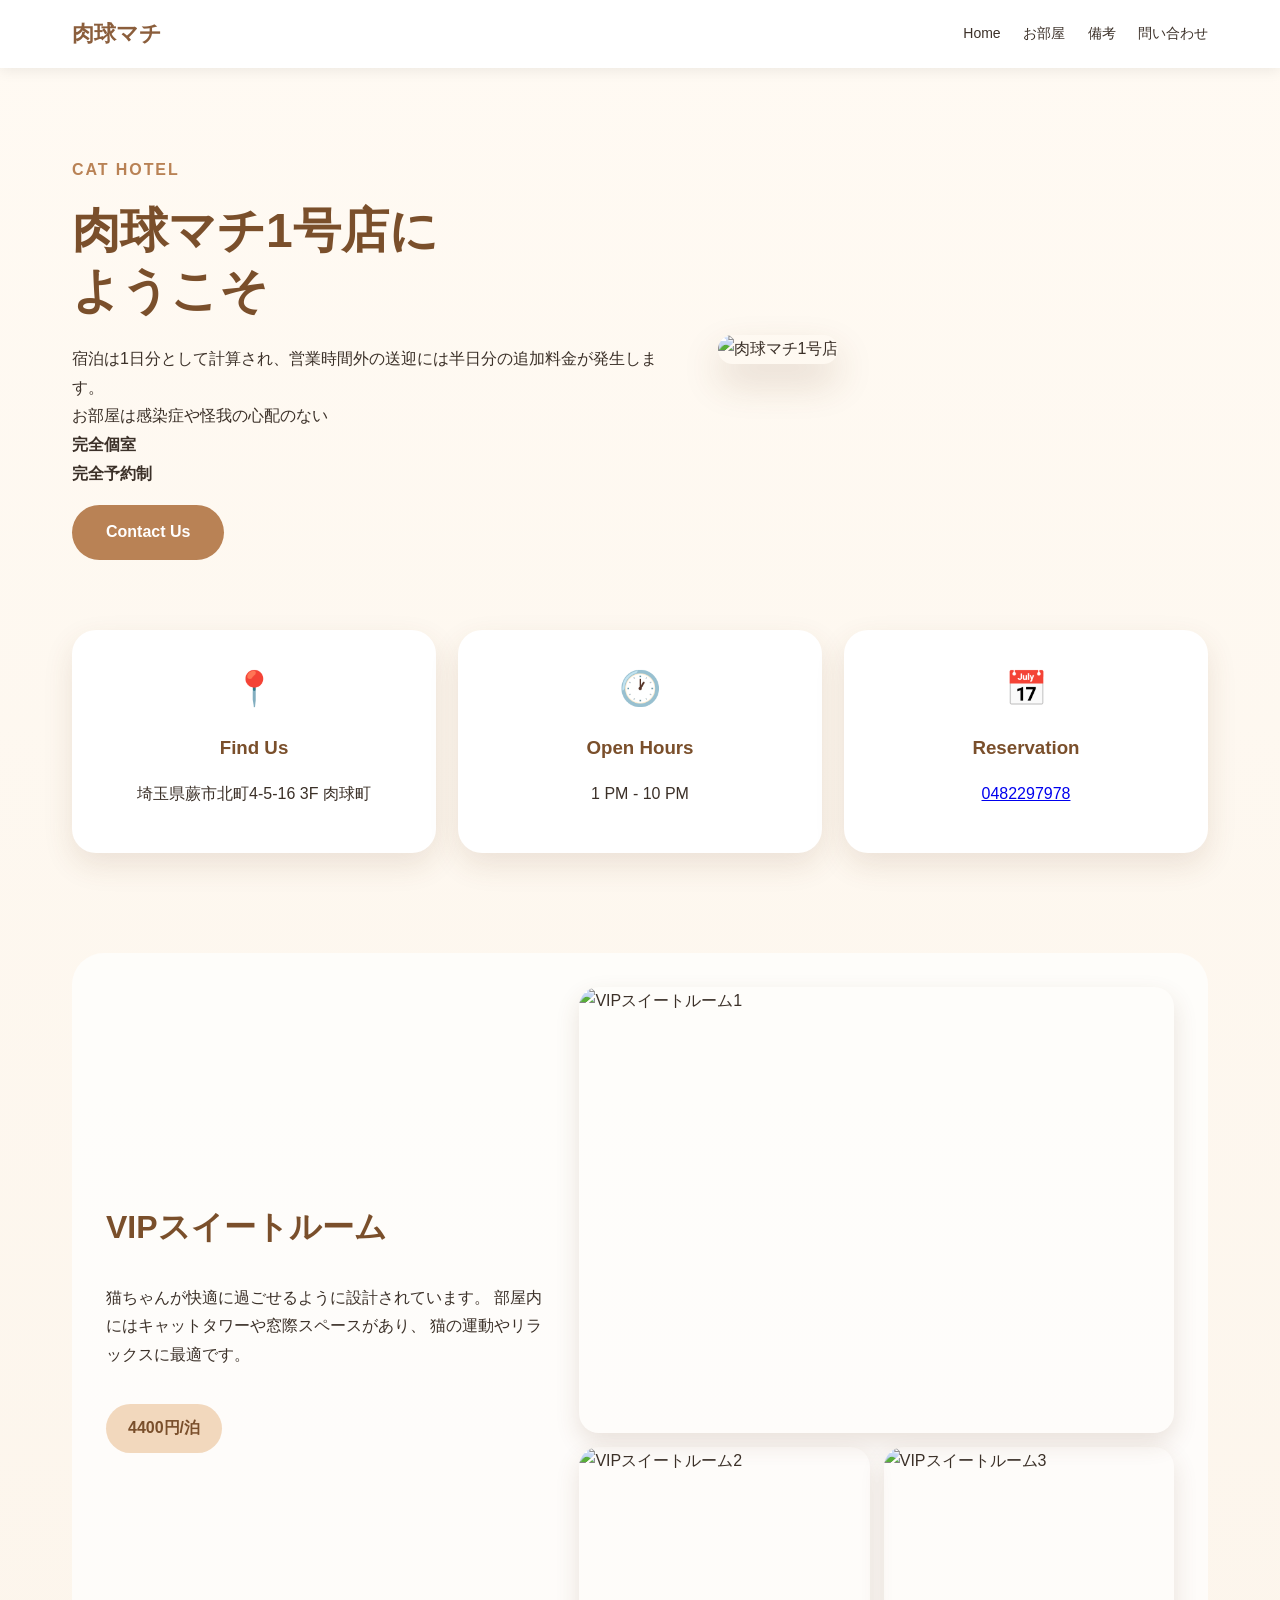
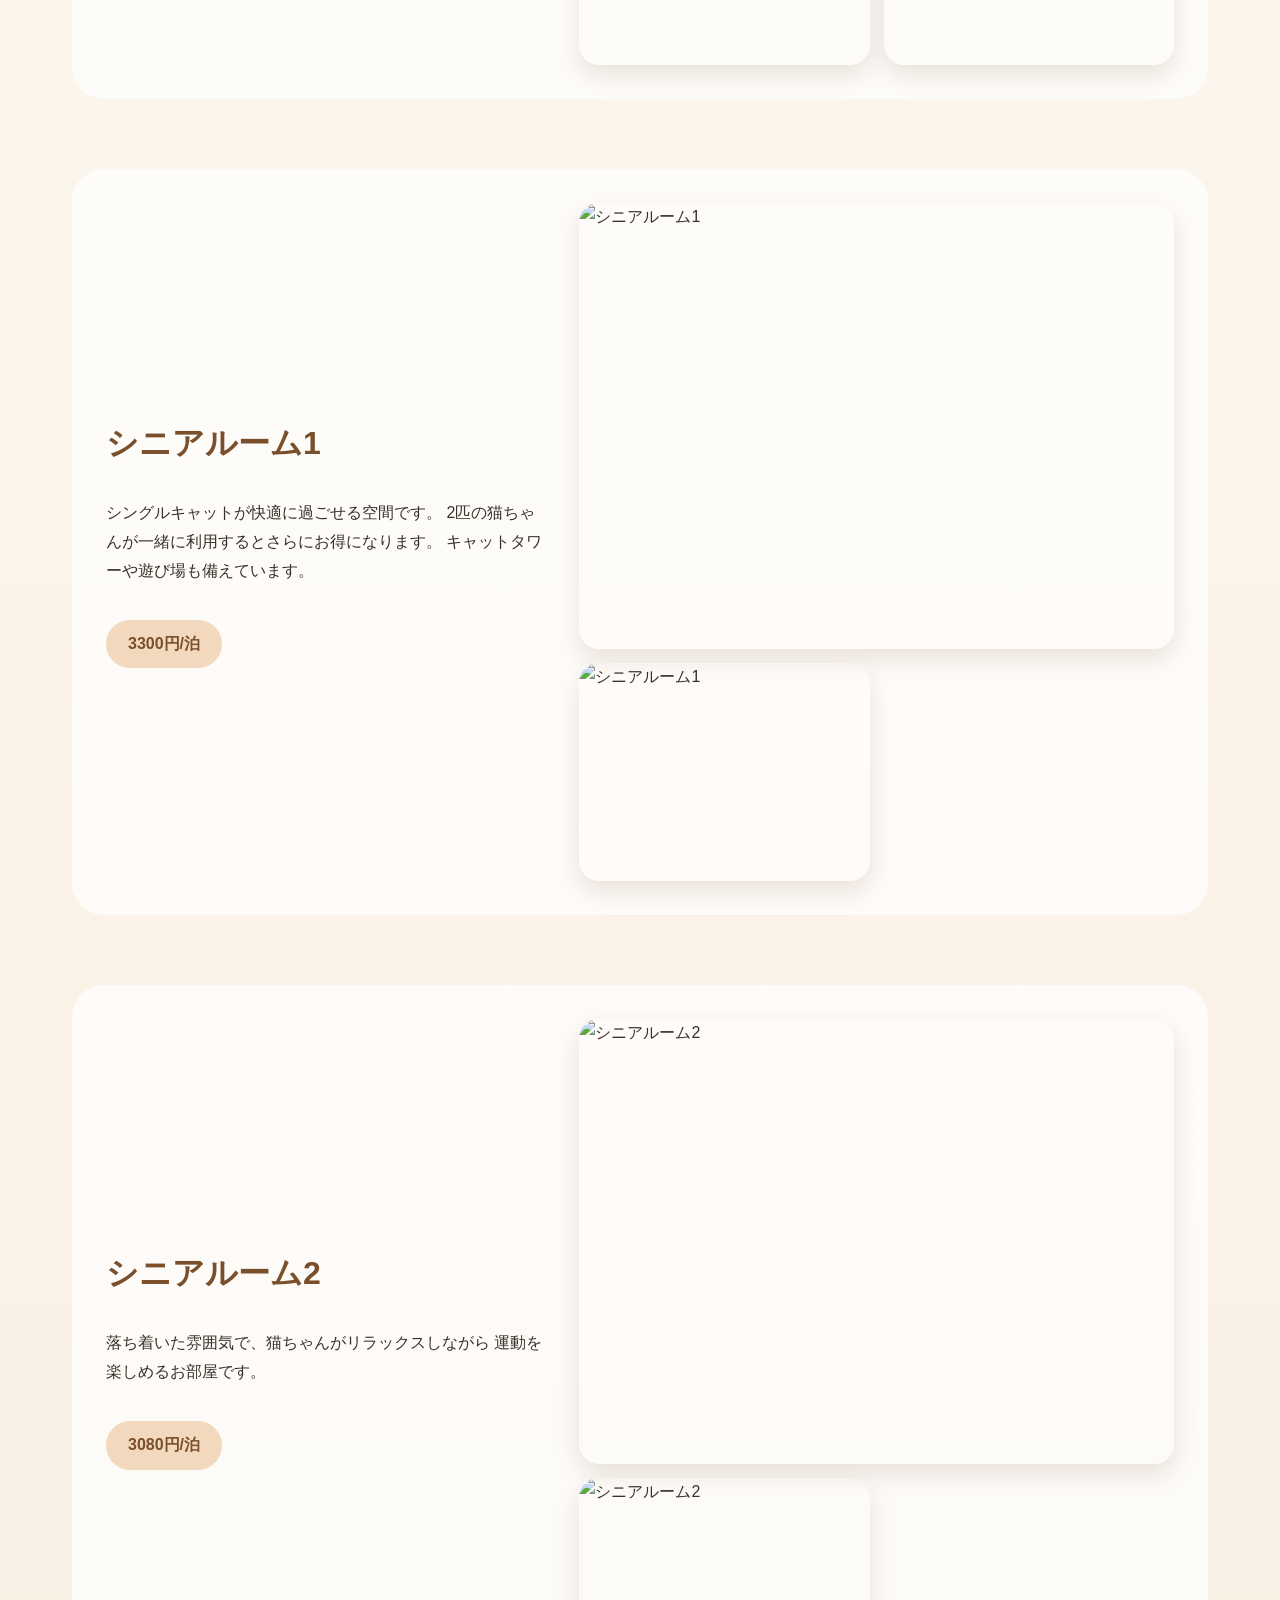
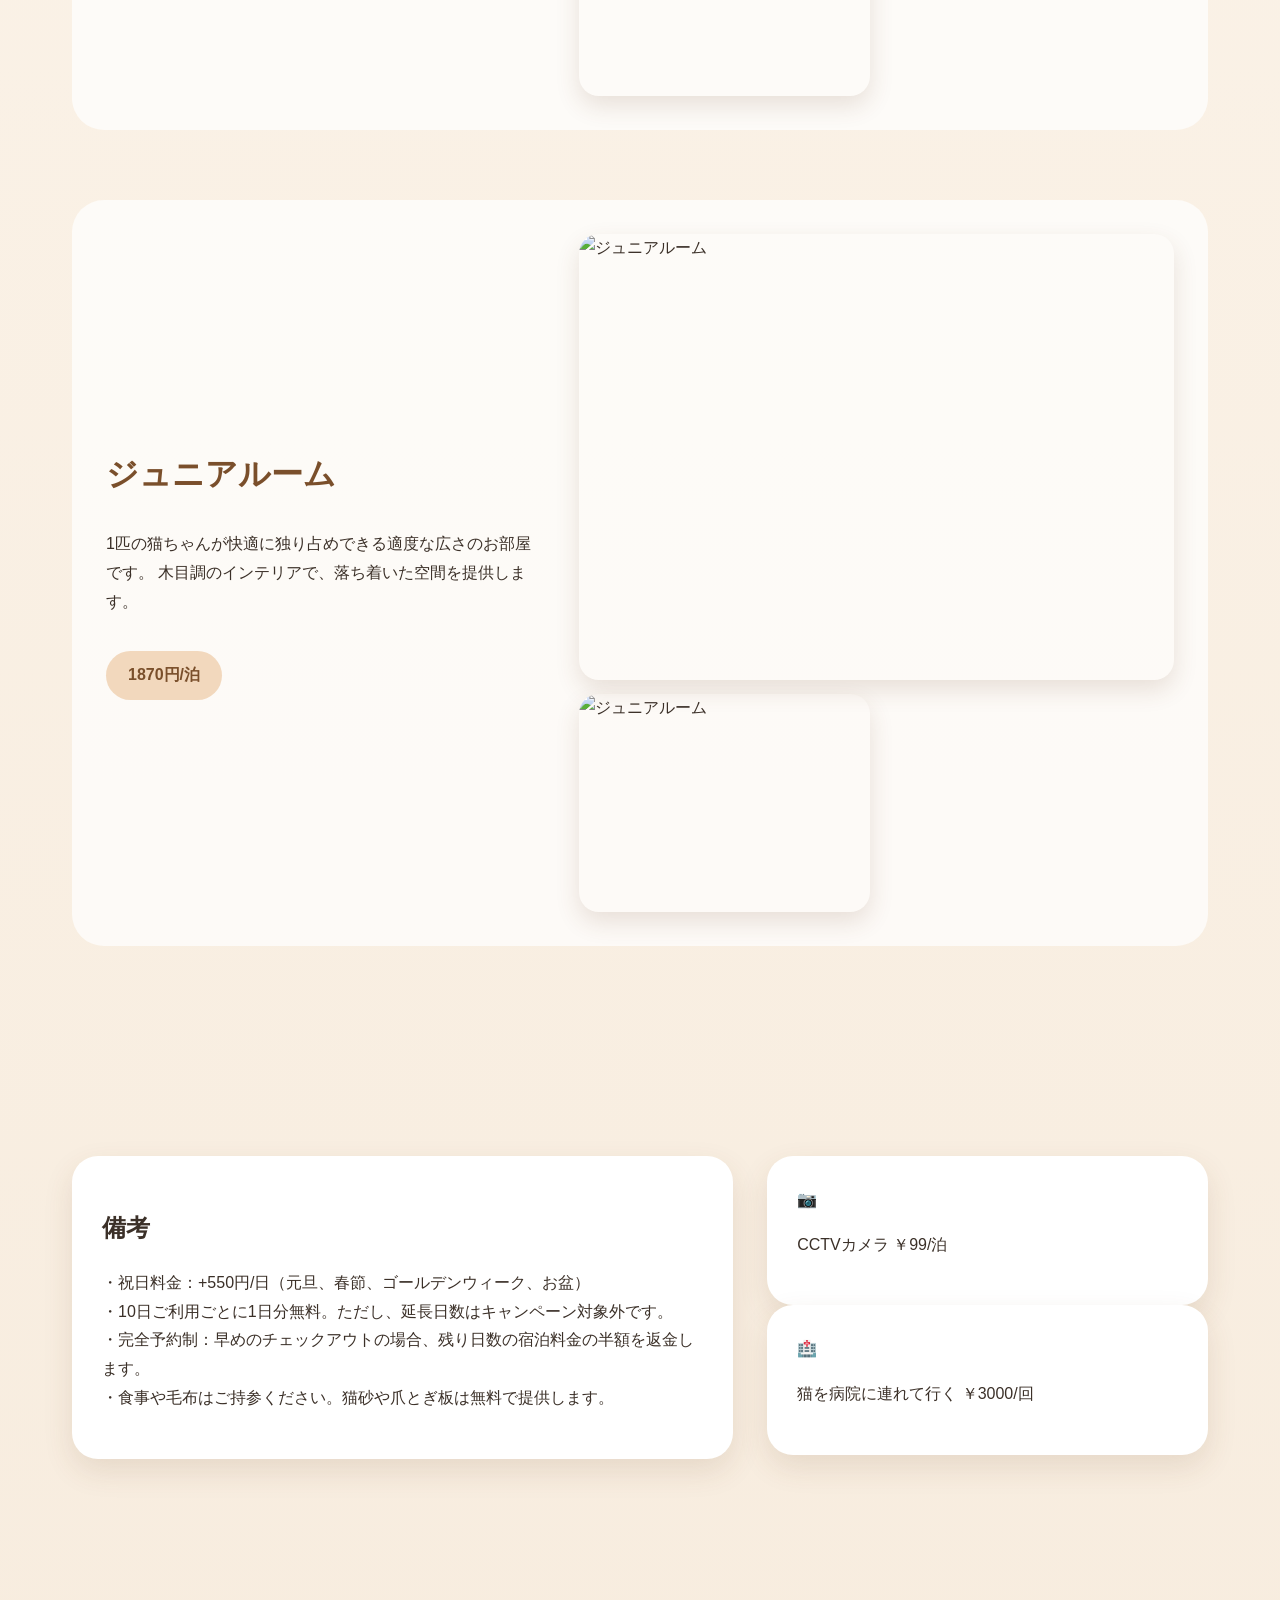
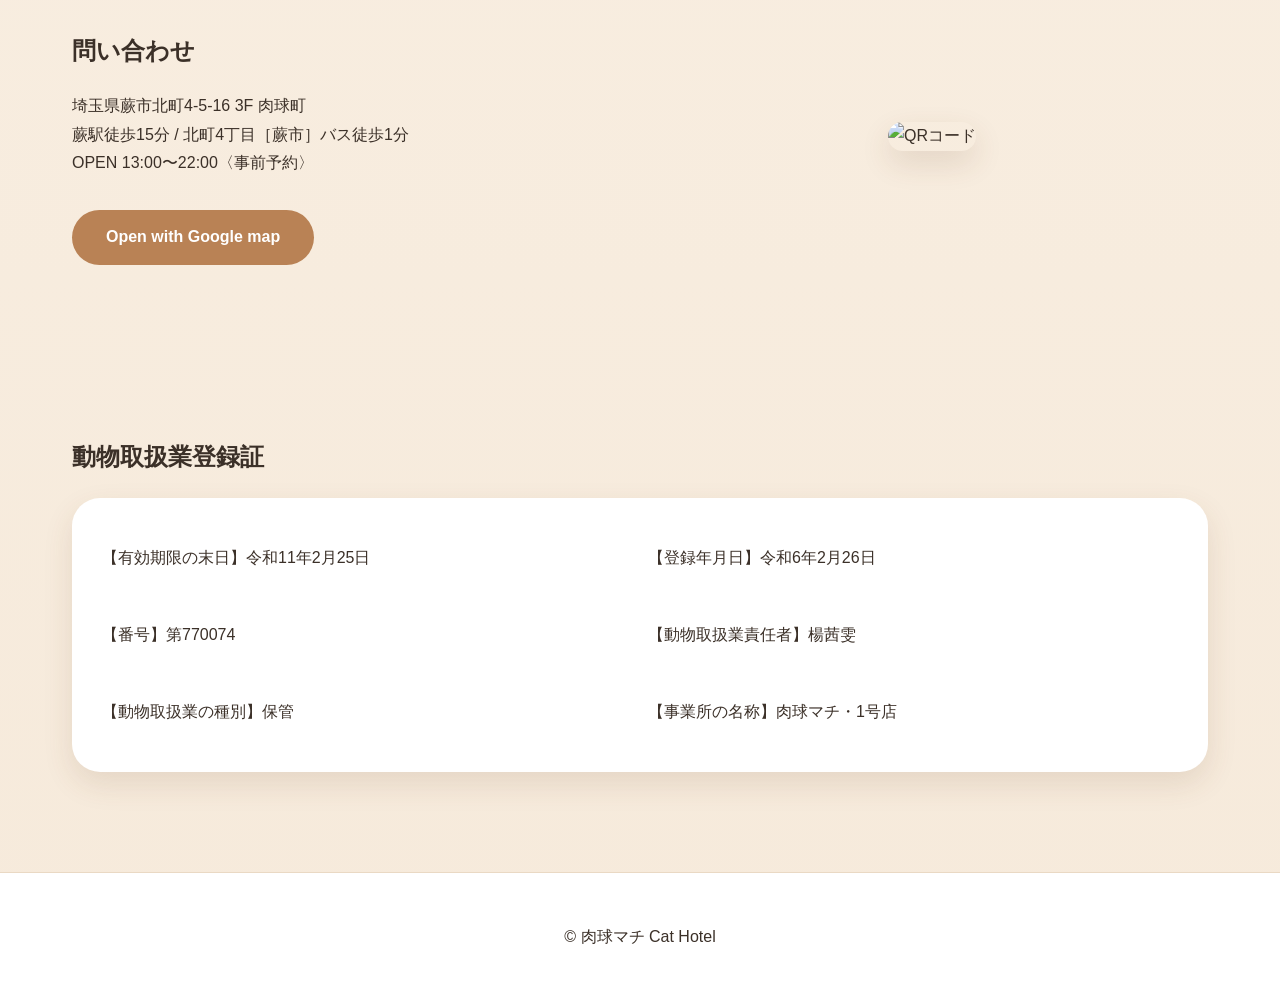
==== hotel1.html @ e9830648 "Add files via upload" ====
<!DOCTYPE html>
<html lang="ja">
<head>
  <meta charset="UTF-8">
  <title>肉球マチ1号ホテル</title>
  <meta name="viewport" content="width=device-width, initial-scale=1.0">
  <link rel="stylesheet" href="style.css">
</head>

<body>

<header class="site-header">
  <div class="header-inner">
    <a href="index.html" class="logo">肉球マチ</a>
    <nav class="nav">
      <a href="index.html">Home</a>
      <a href="#rooms">お部屋</a>
      <a href="#notes">備考</a>
      <a href="#access">問い合わせ</a>
    </nav>
  </div>
</header>

<main>

<section class="hotel-detail-hero">
  <div class="hotel-detail-text fade-left">
    <p class="overline">Cat hotel</p>
    <h1>肉球マチ1号店に<br>ようこそ</h1>
    <p>
      宿泊は1日分として計算され、営業時間外の送迎には半日分の追加料金が発生します。<br>
      お部屋は感染症や怪我の心配のない<br>
      <strong>完全個室<br>完全予約制</strong>
    </p>
    <a href="tel:0482297978" class="main-button">Contact Us</a>
  </div>

  <div class="hotel-detail-image fade-right">
    <img src="images/hotel1-main.jpg" alt="肉球マチ1号店">
  </div>
</section>

<section class="info-cards">
  <div class="info-card">
    <div class="info-icon">📍</div>
    <h3>Find Us</h3>
    <p>埼玉県蕨市北町4-5-16 3F 肉球町</p>
  </div>

  <div class="info-card">
    <div class="info-icon">🕐</div>
    <h3>Open Hours</h3>
    <p>1 PM - 10 PM</p>
  </div>

  <div class="info-card">
    <div class="info-icon">📅</div>
    <h3>Reservation</h3>
    <p><a href="tel:0482297978">0482297978</a></p>
  </div>
</section>

<section id="rooms" class="room-list">

  <article class="room-detail">
    <div class="room-info fade-left">
      <h2>VIPスイートルーム</h2>
      <p>
        猫ちゃんが快適に過ごせるように設計されています。
        部屋内にはキャットタワーや窓際スペースがあり、
        猫の運動やリラックスに最適です。
      </p>
      <div class="price-tag">4400円/泊</div>
    </div>

    <div class="room-photos fade-right">
      <img src="images/vip1.jpg" alt="VIPスイートルーム1">
      <img src="images/vip2.jpg" alt="VIPスイートルーム2">
      <img src="images/vip3.jpg" alt="VIPスイートルーム3">
    </div>
  </article>

  <article class="room-detail">
    <div class="room-info fade-left">
      <h2>シニアルーム1</h2>
      <p>
        シングルキャットが快適に過ごせる空間です。
        2匹の猫ちゃんが一緒に利用するとさらにお得になります。
        キャットタワーや遊び場も備えています。
      </p>
      <div class="price-tag">3300円/泊</div>
    </div>

    <div class="room-photos fade-right">
      <img src="images/senior1-1.jpg" alt="シニアルーム1">
      <img src="images/senior1-2.jpg" alt="シニアルーム1">
    </div>
  </article>

  <article class="room-detail">
    <div class="room-info fade-left">
      <h2>シニアルーム2</h2>
      <p>
        落ち着いた雰囲気で、猫ちゃんがリラックスしながら
        運動を楽しめるお部屋です。
      </p>
      <div class="price-tag">3080円/泊</div>
    </div>

    <div class="room-photos fade-right">
      <img src="images/senior2-1.jpg" alt="シニアルーム2">
      <img src="images/senior2-2.jpg" alt="シニアルーム2">
    </div>
  </article>

  <article class="room-detail">
    <div class="room-info fade-left">
      <h2>ジュニアルーム</h2>
      <p>
        1匹の猫ちゃんが快適に独り占めできる適度な広さのお部屋です。
        木目調のインテリアで、落ち着いた空間を提供します。
      </p>
      <div class="price-tag">1870円/泊</div>
    </div>

    <div class="room-photos fade-right">
      <img src="images/junior1.jpg" alt="ジュニアルーム">
      <img src="images/junior2.jpg" alt="ジュニアルーム">
    </div>
  </article>

</section>

<section id="notes" class="notes-section">
  <div class="notes-text">
    <h2>備考</h2>
    <p>
      ・祝日料金：+550円/日（元旦、春節、ゴールデンウィーク、お盆）<br>
      ・10日ご利用ごとに1日分無料。ただし、延長日数はキャンペーン対象外です。<br>
      ・完全予約制：早めのチェックアウトの場合、残り日数の宿泊料金の半額を返金します。<br>
      ・食事や毛布はご持参ください。猫砂や爪とぎ板は無料で提供します。
    </p>
  </div>

  <div class="option-list">
    <div class="option-card">
      <div class="option-icon">📷</div>
      <p>CCTVカメラ ￥99/泊</p>
    </div>

    <div class="option-card">
      <div class="option-icon">🏥</div>
      <p>猫を病院に連れて行く ￥3000/回</p>
    </div>
  </div>
</section>

<section id="access" class="access-section">
  <div>
    <h2>問い合わせ</h2>
    <p>
      埼玉県蕨市北町4-5-16 3F 肉球町<br>
      蕨駅徒歩15分 / 北町4丁目［蕨市］バス徒歩1分<br>
      OPEN 13:00〜22:00〈事前予約〉
    </p>
    <a href="https://www.google.com/maps" target="_blank" class="sub-button">
      Open with Google map
    </a>
  </div>

  <div>
    <img src="images/qr.png" alt="QRコード" class="qr-image">
  </div>
</section>

<section class="license-section">
  <h2>動物取扱業登録証</h2>

  <div class="license-grid">
    <p>【有効期限の末日】令和11年2月25日</p>
    <p>【登録年月日】令和6年2月26日</p>
    <p>【番号】第770074</p>
    <p>【動物取扱業責任者】楊茜雯</p>
    <p>【動物取扱業の種別】保管</p>
    <p>【事業所の名称】肉球マチ・1号店</p>
  </div>
</section>

</main>

<footer>
  <p>© 肉球マチ Cat Hotel</p>
</footer>

<script>
const elements = document.querySelectorAll('.fade-left, .fade-right');

function showOnScroll() {
  const triggerBottom = window.innerHeight * 0.85;

  elements.forEach(el => {
    const top = el.getBoundingClientRect().top;
    if (top < triggerBottom) {
      el.classList.add('show');
    }
  });
}

window.addEventListener('scroll', showOnScroll);
showOnScroll();
</script>

</body>
</html>
---- style.css ----
* {
    box-sizing: border-box;
  }
  
  body {
    margin: 0;
    font-family: "Yu Gothic", "Hiragino Kaku Gothic ProN", sans-serif;
    color: #3b3028;
    background: linear-gradient(180deg, #fffaf3 0%, #f6eadb 100%);
    line-height: 1.8;
  }
  
  .site-header {
    position: fixed;
    top: 0;
    left: 0;
    width: 100%;
    z-index: 1000;
    background: rgba(255,255,255,0.94);
    box-shadow: 0 2px 14px rgba(0,0,0,0.08);
  }
  
  .header-inner {
    max-width: 1180px;
    margin: auto;
    padding: 14px 22px;
    display: flex;
    justify-content: space-between;
    align-items: center;
  }
  
  .logo {
    font-size: 22px;
    font-weight: bold;
    color: #8b5e3c;
    text-decoration: none;
  }
  
  .nav a {
    margin-left: 18px;
    color: #3b3028;
    text-decoration: none;
    font-size: 14px;
  }
  
  /* 一番上の背景画像エリア */
.hero {
  min-height: 620px;
  padding: 150px 20px 100px;
  display: flex;
  align-items: center;
  justify-content: center;
  text-align: center;
  background:
    linear-gradient(rgba(0,0,0,0.35), rgba(0,0,0,0.45)),
    url("images/main.jpg") center / cover no-repeat;
  color: #fff;
}

.hero-content {
  max-width: 820px;
}

/* YouTube丸ボタン */
.video-button {
  display: inline-flex;
  align-items: center;
  justify-content: center;
  width: 74px;
  height: 74px;
  margin: 26px 0;
  border-radius: 50%;
  background: #fff;
  color: #b98255;
  font-size: 34px;
  text-decoration: none;
  box-shadow: 0 12px 28px rgba(0,0,0,0.22);
}

.video-button:hover {
  transform: scale(1.08);
}
  
  .hero h1 {
    font-size: 56px;
    line-height: 1.25;
    margin: 0 0 24px;
    color: #7a4f2b;
  }
  
  .hero p {
    font-size: 18px;
    max-width: 760px;
    margin: 0 auto 28px;
  }
  
  .section {
    max-width: 1180px;
    margin: auto;
    padding: 90px 22px;
  }
  
  .section h2,
  .hotel-text h2,
  .contact-section h2 {
    text-align: center;
    font-size: 36px;
    margin-bottom: 18px;
    color: #7a4f2b;
  }
  
  .lead {
    text-align: center;
    max-width: 820px;
    margin: 0 auto 45px;
  }
  
  .feature-grid {
    display: grid;
    grid-template-columns: repeat(3, 1fr);
    gap: 26px;
  }
  
  .feature-card {
    background: #fff;
    border-radius: 24px;
    padding: 18px;
    box-shadow: 0 12px 30px rgba(103, 67, 36, 0.12);
  }
  
  .feature-card img {
    width: 170px;
    height: 170px;
    object-fit: cover;
    border-radius: 50%;
    display: block;
    margin: 0 auto 18px;
  }
  
  .feature-card h3 {
    text-align: center;
    margin: 18px 0 8px;
    color: #7a4f2b;
  }
  
  .feature-card p {
    font-size: 14px;
  }
  
  .hotel-section {
    max-width: 1180px;
    margin: 40px auto;
    padding: 50px 22px;
    display: grid;
    grid-template-columns: 1fr 1fr;
    gap: 38px;
    align-items: center;
  }
  
  .hotel-section.reverse .hotel-image {
    order: 2;
  }
  
  .hotel-image img {
    width: 100%;
    aspect-ratio: 4 / 3;
    object-fit: cover;
    border-radius: 28px;
    box-shadow: 0 14px 32px rgba(103, 67, 36, 0.18);
  }
  
  .hotel-text {
    background: rgba(255,255,255,0.86);
    padding: 36px;
    border-radius: 28px;
  }
  /* 初期状態（見えない） */
.fade-left,
.fade-right {
  opacity: 0;
  transition: all 0.8s ease;
}

/* 左から */
.fade-left {
  transform: translateX(-80px);
}

/* 右から */
.fade-right {
  transform: translateX(80px);
}

/* 表示された状態 */
.show {
  opacity: 1;
  transform: translateX(0);
}
  
  .main-button,
  .sub-button {
    display: inline-block;
    padding: 13px 34px;
    border-radius: 999px;
    background: #b98255;
    color: #fff;
    text-decoration: none;
    font-weight: bold;
  }
  
  .sub-button {
    margin-top: 16px;
  }
  
  .gallery-grid {
    display: grid;
    grid-template-columns: repeat(3, 1fr);
    gap: 18px;
  }
  
  .gallery-grid img {
    width: 100%;
    aspect-ratio: 4 / 3;
    object-fit: cover;
    border-radius: 22px;
    box-shadow: 0 10px 24px rgba(103, 67, 36, 0.14);
  }
  
  .contact-section {
    max-width: 900px;
    margin: auto;
    padding: 90px 22px;
    text-align: center;
  }
  
  footer {
    text-align: center;
    padding: 34px 20px;
    background: #fff;
    border-top: 1px solid #ead9c4;
  }
  
  @media (max-width: 900px) {
    .header-inner {
      display: block;
      text-align: center;
    }
  
    .nav {
      margin-top: 12px;
    }
  
    .nav a {
      display: inline-block;
      margin: 4px 8px;
    }
  
    .hero h1 {
      font-size: 42px;
    }
  
    .feature-grid,
    .gallery-grid,
    .hotel-section {
      grid-template-columns: 1fr;
    }
  
    .hotel-section.reverse .hotel-image {
      order: 0;
    }
  }
  
  @media (max-width: 520px) {
    .hero {
      min-height: 520px;
      padding-top: 110px;
    }
  
    .hero h1 {
      font-size: 34px;
    }
  
    .section h2,
    .hotel-text h2,
    .contact-section h2 {
      font-size: 28px;
    }
    .hero.small{
      height:300px;
      background:url("images/hotel1.jpg") center/cover;
    }
  }
   /* =========================
   hotel1.html detail page
  ========================= */

  .hotel-detail-hero {
    max-width: 1180px;
    margin: 0 auto;
    padding: 140px 22px 70px;
    display: grid;
    grid-template-columns: 1.1fr 0.9fr;
    gap: 46px;
    align-items: center;
  }

  .overline {
    color: #b98255;
    font-weight: bold;
    letter-spacing: 0.12em;
    text-transform: uppercase;
  }

  .hotel-detail-text h1 {
    font-size: 48px;
    line-height: 1.25;
    color: #7a4f2b;
    margin: 12px 0 24px;
  }

  .hotel-detail-image img {
    width: 100%;
    aspect-ratio: 4 / 5;
    object-fit: cover;
    border-radius: 34px;
    box-shadow: 0 18px 38px rgba(103, 67, 36, 0.18);
  }

  .info-cards {
    max-width: 1180px;
    margin: 0 auto 80px;
    padding: 0 22px;
    display: grid;
    grid-template-columns: repeat(3, 1fr);
    gap: 22px;
  }

  .info-card {
    background: #fff;
    border-radius: 24px;
    padding: 28px;
    text-align: center;
    box-shadow: 0 12px 30px rgba(103, 67, 36, 0.12);
  }

  .info-icon {
    font-size: 34px;
  }

  .info-card h3 {
    color: #7a4f2b;
    margin: 12px 0 8px;
  }

  .room-list {
    max-width: 1180px;
    margin: auto;
    padding: 20px 22px 70px;
  }

  .room-detail {
    display: grid;
    grid-template-columns: 0.85fr 1.15fr;
    gap: 34px;
    align-items: center;
    margin-bottom: 70px;
    background: rgba(255,255,255,0.72);
    padding: 34px;
    border-radius: 32px;
  }

  .room-info h2 {
    font-size: 32px;
    color: #7a4f2b;
    margin-top: 0;
  }

  .price-tag {
    display: inline-block;
    margin-top: 18px;
    padding: 10px 22px;
    border-radius: 999px;
    background: #f2d8bd;
    color: #7a4f2b;
    font-weight: bold;
  }

  .room-photos {
    display: grid;
    grid-template-columns: repeat(2, 1fr);
    gap: 14px;
  }

  .room-photos img {
    width: 100%;
    aspect-ratio: 4 / 3;
    object-fit: cover;
    border-radius: 20px;
    box-shadow: 0 10px 24px rgba(103, 67, 36, 0.14);
  }

  .room-photos img:first-child {
    grid-column: span 2;
  }

  .notes-section {
    max-width: 1180px;
    margin: auto;
    padding: 70px 22px;
    display: grid;
    grid-template-columns: 1.2fr 0.8fr;
    gap: 34px;
  }

  .notes-text,
  .option-card {
    background: #fff;
    border-radius: 26px;
    padding: 30px;
    box-shadow: 0 12px 30px rgba(103, 67, 36, 0.12);
  }

  .access-section {
    max-width: 1180px;
    margin: auto;
    padding: 80px 22px;
    display: grid;
    grid-template-columns: 1fr 320px;
    gap: 40px;
    align-items: center;
  }

  .qr-image {
    width: 100%;
    border-radius: 22px;
    box-shadow: 0 12px 30px rgba(103, 67, 36, 0.14);
  }

  .license-section {
    max-width: 1180px;
    margin: auto;
    padding: 70px 22px 100px;
  }

  .license-grid {
    display: grid;
    grid-template-columns: repeat(2, 1fr);
    gap: 16px;
    background: #fff;
    border-radius: 28px;
    padding: 30px;
    box-shadow: 0 12px 30px rgba(103, 67, 36, 0.12);
  }

  /* hotel1 スマホ対応 */
  @media (max-width: 900px) {
    .hotel-detail-hero,
    .info-cards,
    .room-detail,
    .notes-section,
    .access-section,
    .license-grid {
      grid-template-columns: 1fr;
    }

    .hotel-detail-text h1 {
      font-size: 36px;
    }
  }
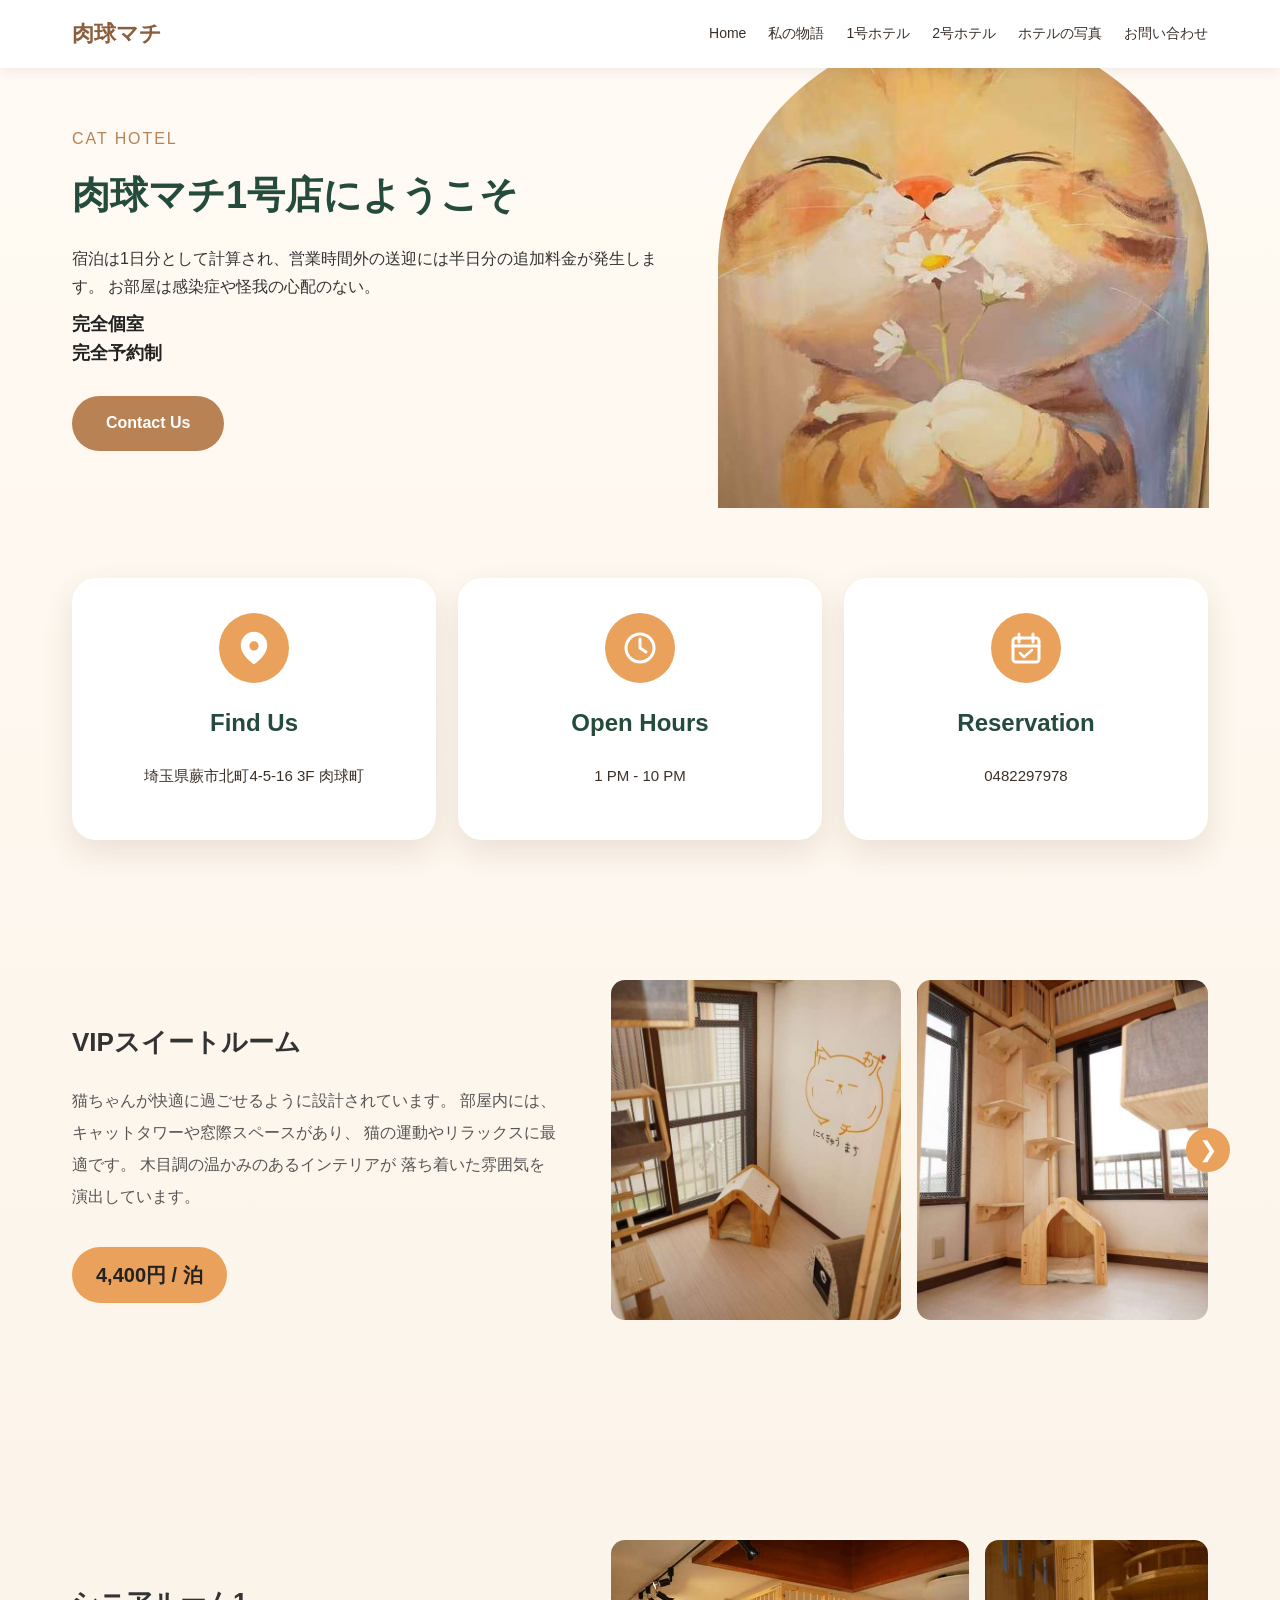
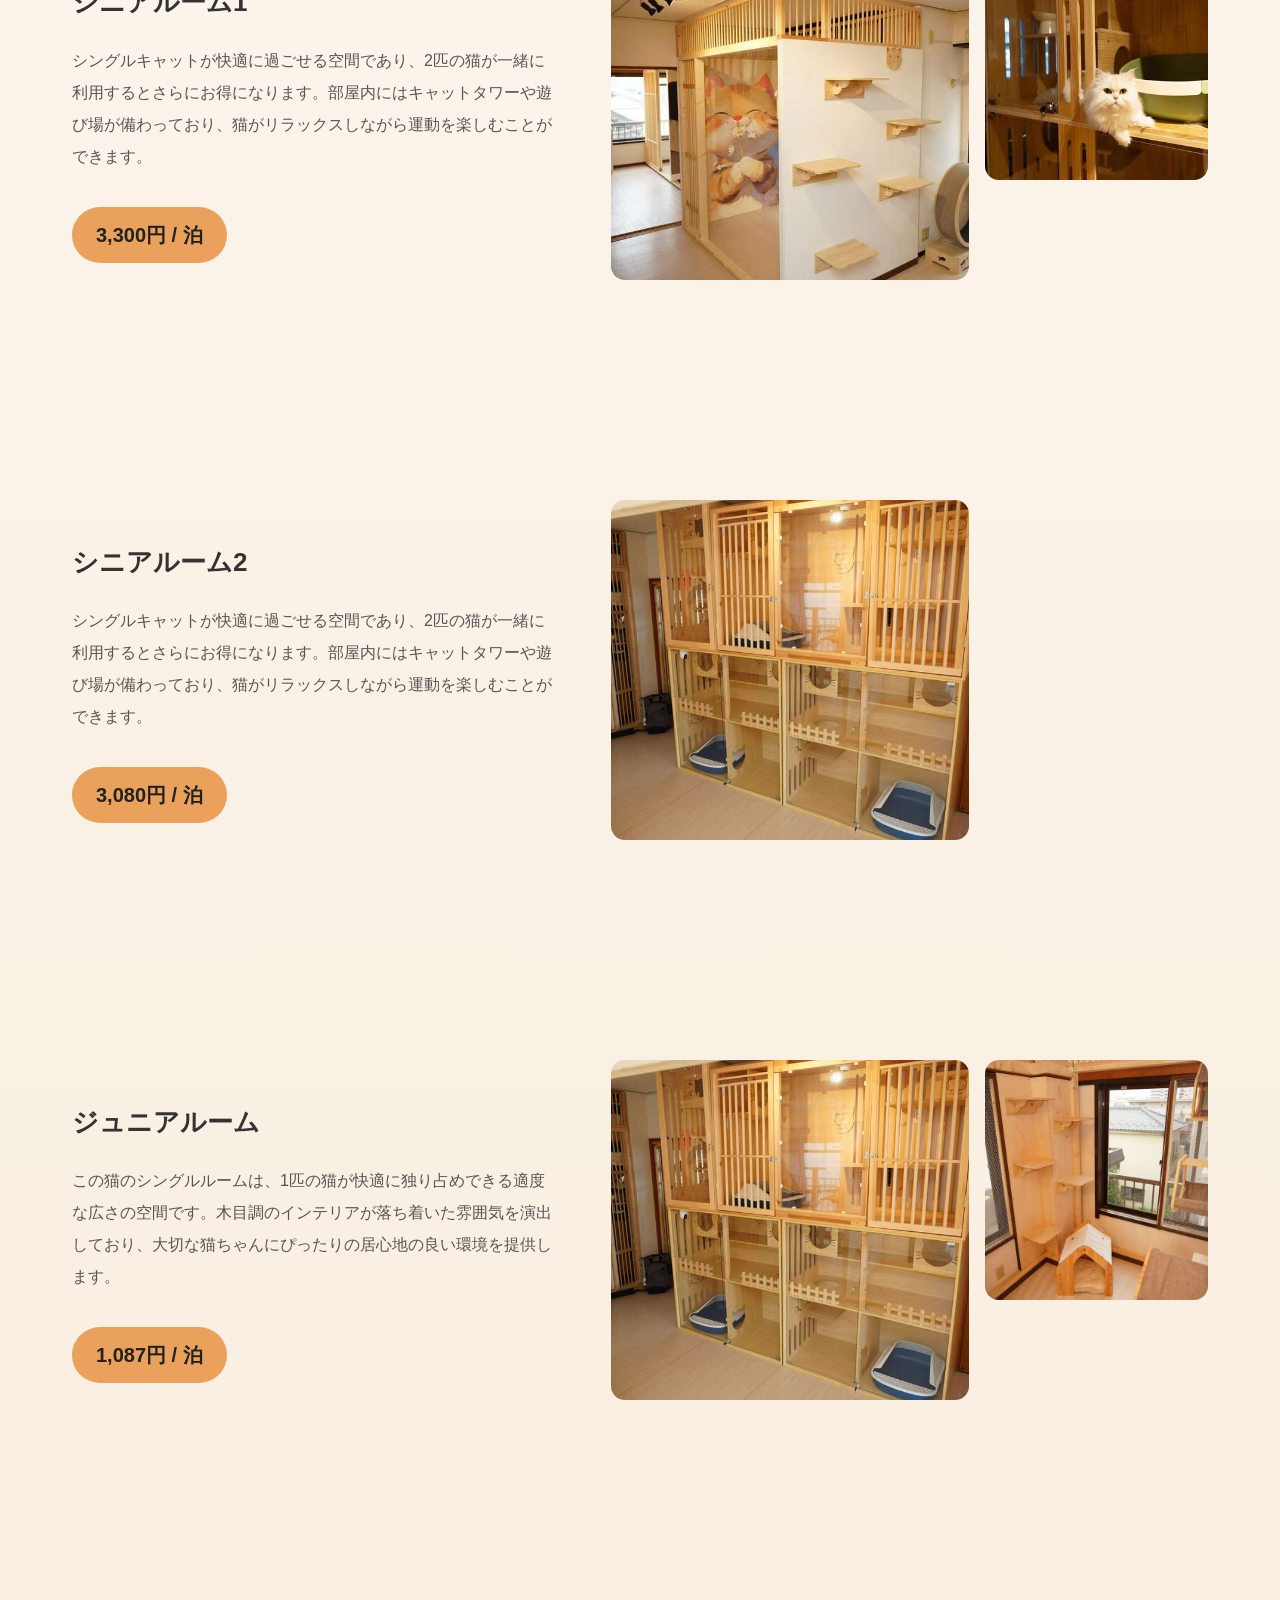
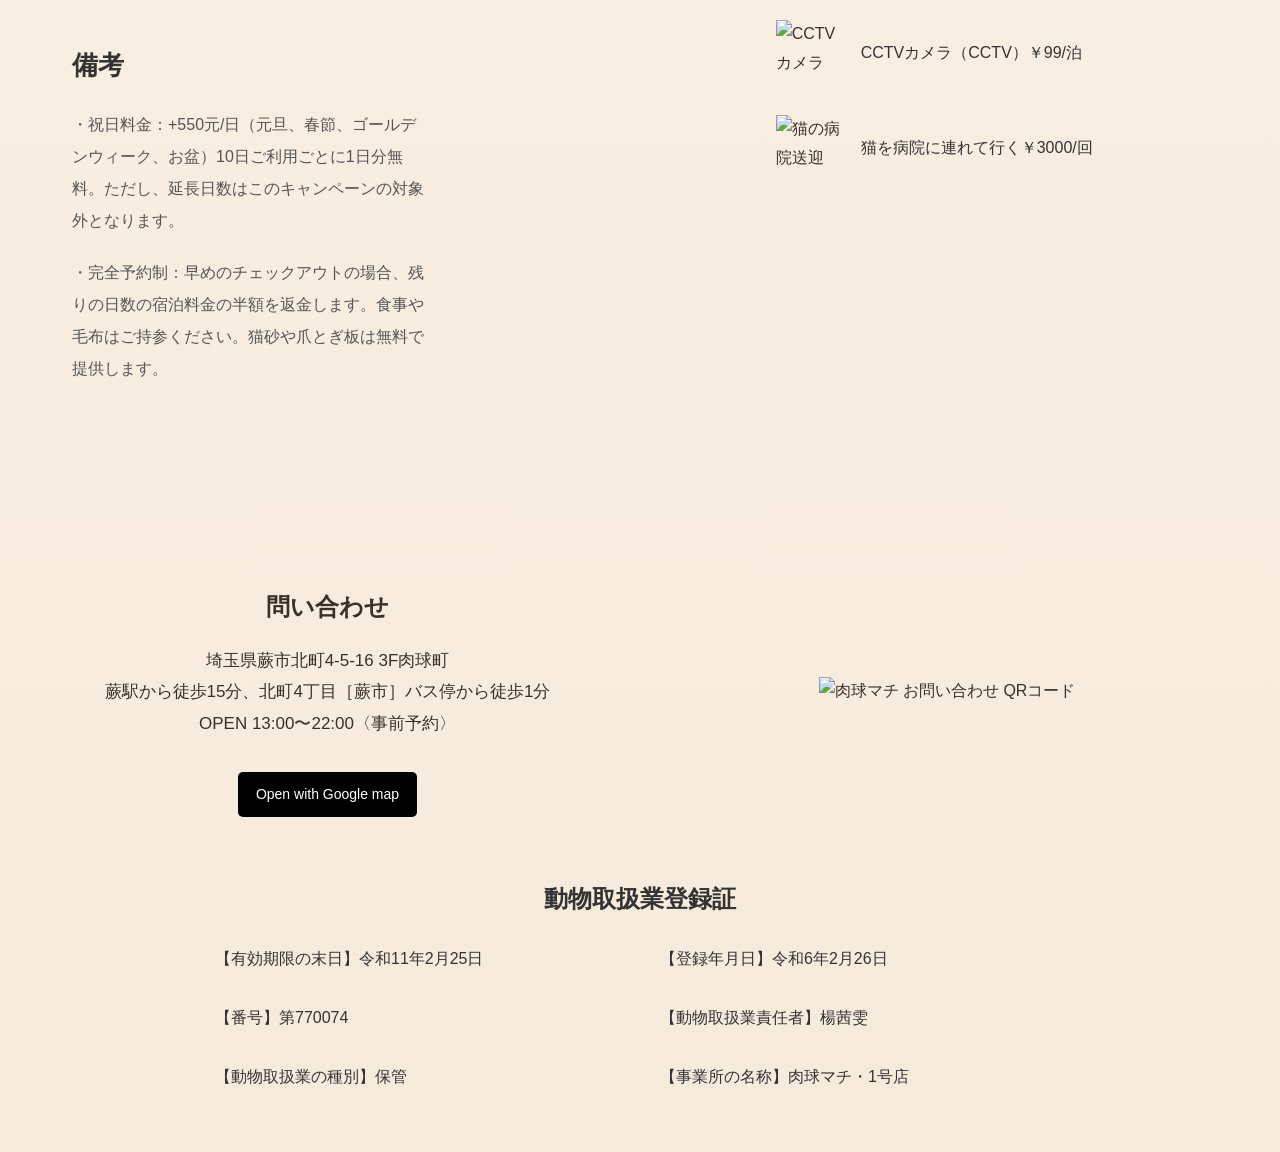
==== commit bdd46d9a: "Add files via upload" ====
--- a/hotel1.html
+++ b/hotel1.html
@@ -11,12 +11,40 @@
 
 <header class="site-header">
   <div class="header-inner">
-    <a href="index.html" class="logo">肉球マチ</a>
+    <a href="index.html" class="logo">
+      <span class="logo-ja">肉球マチ</span>
+      <span class="logo-zh">肉球町</span>
+    </a>
     <nav class="nav">
-      <a href="index.html">Home</a>
-      <a href="#rooms">お部屋</a>
-      <a href="#notes">備考</a>
-      <a href="#access">問い合わせ</a>
+      <a href="#home">
+        <span class="nav-ja">Home</span>
+        <span class="nav-zh">首页</span>
+      </a>
+
+      <a href="#about">
+        <span class="nav-ja">私の物語</span>
+        <span class="nav-zh">我的故事</span>
+      </a>
+
+      <a href="hotel1.html">
+        <span class="nav-ja">1号ホテル</span>
+        <span class="nav-zh">1号酒店</span>
+      </a>
+
+      <a href="hotel2.html">
+        <span class="nav-ja">2号ホテル</span>
+        <span class="nav-zh">2号酒店</span>
+      </a>
+
+      <a href="#gallery">
+        <span class="nav-ja">ホテルの写真</span>
+        <span class="nav-zh">酒店照片</span>
+      </a>
+
+      <a href="#contact">
+        <span class="nav-ja">お問い合わせ</span>
+        <span class="nav-zh">联系我们</span>
+      </a>
     </nav>
   </div>
 </header>
@@ -24,16 +52,29 @@
 <main>
 
 <section class="hotel-detail-hero">
-  <div class="hotel-detail-text fade-left">
-    <p class="overline">Cat hotel</p>
-    <h1>肉球マチ1号店に<br>ようこそ</h1>
-    <p>
-      宿泊は1日分として計算され、営業時間外の送迎には半日分の追加料金が発生します。<br>
-      お部屋は感染症や怪我の心配のない<br>
-      <strong>完全個室<br>完全予約制</strong>
-    </p>
-    <a href="tel:0482297978" class="main-button">Contact Us</a>
-  </div>
+  
+<div class="hotel-detail-text fade-left">
+
+  <p class="overline">Cat hotel</p>
+
+  <h1>肉球マチ1号店にようこそ</h1>
+
+  <p class="hotel-description">
+    宿泊は1日分として計算され、営業時間外の送迎には半日分の追加料金が発生します。
+    お部屋は感染症や怪我の心配のない。
+  </p>
+
+  <p class="hotel-highlight">
+    完全個室<br>
+    完全予約制
+  </p>
+
+  <a href="tel:0482297978" class="main-button">
+    Contact Us
+  </a>
+
+</div>
+
 
   <div class="hotel-detail-image fade-right">
     <img src="images/hotel1-main.jpg" alt="肉球マチ1号店">
@@ -42,138 +83,259 @@
 
 <section class="info-cards">
   <div class="info-card">
-    <div class="info-icon">📍</div>
+    <div class="info-icon">
+      <img src="images/Location.svg" alt="Location logo">
+    </div>
     <h3>Find Us</h3>
     <p>埼玉県蕨市北町4-5-16 3F 肉球町</p>
   </div>
 
   <div class="info-card">
-    <div class="info-icon">🕐</div>
+    <div class="info-icon">
+    <img src="images/Time.svg" alt="Open Hours logo">
+  </div>
     <h3>Open Hours</h3>
     <p>1 PM - 10 PM</p>
   </div>
 
   <div class="info-card">
-    <div class="info-icon">📅</div>
+    <div class="info-icon">
+    <img src="images/Calendar.svg" alt="Reservation logo">
+  </div>
     <h3>Reservation</h3>
-    <p><a href="tel:0482297978">0482297978</a></p>
-  </div>
-</section>
-
-<section id="rooms" class="room-list">
-
-  <article class="room-detail">
-    <div class="room-info fade-left">
-      <h2>VIPスイートルーム</h2>
+    <p>0482297978</p>
+  </div>
+</section>
+
+
+<section class="vip-room">
+
+  <!-- 左边：标题和文字 -->
+  <div class="vip-room-text">
+    <h2>VIPスイートルーム</h2>
+
+    <p>
+      猫ちゃんが快適に過ごせるように設計されています。
+      部屋内には、キャットタワーや窓際スペースがあり、
+      猫の運動やリラックスに最適です。
+      木目調の温かみのあるインテリアが
+      落ち着いた雰囲気を演出しています。
+    </p>
+
+    <div class="vip-room-price">4,400円 / 泊</div>
+  </div>
+
+  <!-- 右边：图片轮播 -->
+  
+<div class="vip-slider">
+
+  <!-- 左侧箭头 -->
+  <button type="button" class="vip-prev" aria-label="上一张">
+    &#10094;
+  </button>
+
+  <!-- 图片区域 -->
+  <div class="vip-slider-window">
+    <div class="vip-slider-track">
+      <img src="images/vip1.jpg" alt="VIPルーム 1">
+      <img src="images/vip2.jpg" alt="VIPルーム 2">
+      <img src="images/vip3.jpg" alt="VIPルーム 3">
+    </div>
+  </div>
+
+  <!-- 右侧箭头 -->
+  <button type="button" class="vip-next" aria-label="下一张">
+    &#10095;
+  </button>
+</div>
+</section>
+
+
+<!-- シニアルーム1 -->
+<section class="vip-room senior-room1">
+
+  <!-- 左侧文字 -->
+  <div class="vip-room-text">
+    <h2>シニアルーム1</h2>
+
+  <p>
+    シングルキャットが快適に過ごせる空間であり、2匹の猫が一緒に利用するとさらにお得になります。部屋内にはキャットタワーや遊び場が備わっており、猫がリラックスしながら運動を楽しむことができます。
+  </p>
+
+    <div class="vip-room-price">3,300円 / 泊</div>
+  </div>
+
+  <!-- 右侧图片 -->
+  <div class="vip-slider">
+    <div class="vip-slider-window">
+      
+    <!-- 右侧：一大一小两张图片 -->
+    <div class="senior-room1-gallery">
+      <img src="images/senior1-1.jpg"
+          alt="シニアルーム1 写真1"
+          class="senior-room1-large">
+
+      <img src="images/senior1-2.jpg"
+          alt="シニアルーム1 写真2"
+          class="senior-room1-small">
+    </div>
+
+    </div>
+  </div>
+</section>
+
+
+<!-- シニアルーム2 -->
+<section class="vip-room senior-room2">
+
+  <!-- 左侧文字 -->
+  <div class="vip-room-text">
+    <h2>シニアルーム2</h2>
+
+    <p>
+      シングルキャットが快適に過ごせる空間であり、2匹の猫が一緒に利用するとさらにお得になります。部屋内にはキャットタワーや遊び場が備わっており、猫がリラックスしながら運動を楽しむことができます。
+    </p>
+
+    <div class="vip-room-price">3,080円 / 泊</div>
+  </div>
+
+  <!-- 右侧：单张图片 -->
+  <div class="senior-room2-image">
+    <img src="images/senior2-1.jpg" alt="シニアルーム2">
+  </div>
+
+</section>
+
+
+<!-- ジュニアルーム -->
+<section class="vip-room junior-room">
+
+  <!-- 左侧文字 -->
+  <div class="vip-room-text">
+    <h2>ジュニアルーム</h2>
+
+    <p>
+      この猫のシングルルームは、1匹の猫が快適に独り占めできる適度な広さの空間です。木目調のインテリアが落ち着いた雰囲気を演出しており、大切な猫ちゃんにぴったりの居心地の良い環境を提供します。
+    </p>
+
+    <div class="vip-room-price">
+      1,087円 / 泊
+    </div>
+  </div>
+
+  <!-- 右侧：两张图片，一大一小 -->
+  <div class="senior-room1-gallery">
+
+    <img
+      src="images/junior1.jpg"
+      alt="ジュニアルーム 写真1"
+      class="senior-room1-large"
+    >
+
+    <img
+      src="images/junior2.jpg"
+      alt="ジュニアルーム 写真2"
+      class="senior-room1-small"
+    >
+
+  </div>
+
+</section>
+
+<!-- 備考 -->
+<section class="hotel-notes">
+
+  <!-- 左侧：备注文字 -->
+  <div class="hotel-notes-left">
+
+    <h2>備考</h2>
+
+    <p>
+      ・祝日料金：+550元/日（元旦、春節、ゴールデンウィーク、お盆）10日ご利用ごとに1日分無料。ただし、延長日数はこのキャンペーンの対象外となります。
+    </p>
+
+    <p>
+      ・完全予約制：早めのチェックアウトの場合、残りの日数の宿泊料金の半額を返金します。食事や毛布はご持参ください。猫砂や爪とぎ板は無料で提供します。
+    </p>
+
+  </div>
+
+  <!-- 右侧：摄像头和医院 -->
+  
+<!-- 備考右侧 -->
+<ul class="hotel-notes-right">
+
+  <!-- CCTVカメラ -->
+  <li class="hotel-notes-service">
+    <img
+      src="https://cdn.prod.website-files.com/6742f3457056cf5f11165715/675a4ac44a324401c8ceedb9_security-camera.png"
+      alt="CCTVカメラ"
+      loading="lazy"
+    >
+    <p>CCTVカメラ（CCTV）￥99/泊</p>
+  </li>
+
+  <!-- 医院 -->
+  <li class="hotel-notes-service">
+    <img
+      src="https://cdn.prod.website-files.com/6742f3457056cf5f11165715/675a4ac4012271ed6a765926_clinic.png"
+      alt="猫の病院送迎"
+      loading="lazy"
+    >
+    <p>猫を病院に連れて行く￥3000/回</p>
+  </li>
+
+</ul>
+
+</section>
+
+
+<!-- ===== 問い合わせ ===== -->
+<section id="contact" class="contact">
+
+  <div class="contact-container">
+
+    <!-- 左边：联系信息 -->
+    <div class="contact-info fade-left">
+
+      <h2>問い合わせ</h2>
+
       <p>
-        猫ちゃんが快適に過ごせるように設計されています。
-        部屋内にはキャットタワーや窓際スペースがあり、
-        猫の運動やリラックスに最適です。
+        埼玉県蕨市北町4-5-16 3F肉球町
       </p>
-      <div class="price-tag">4400円/泊</div>
-    </div>
-
-    <div class="room-photos fade-right">
-      <img src="images/vip1.jpg" alt="VIPスイートルーム1">
-      <img src="images/vip2.jpg" alt="VIPスイートルーム2">
-      <img src="images/vip3.jpg" alt="VIPスイートルーム3">
-    </div>
-  </article>
-
-  <article class="room-detail">
-    <div class="room-info fade-left">
-      <h2>シニアルーム1</h2>
+
       <p>
-        シングルキャットが快適に過ごせる空間です。
-        2匹の猫ちゃんが一緒に利用するとさらにお得になります。
-        キャットタワーや遊び場も備えています。
+        蕨駅から徒歩15分、北町4丁目［蕨市］バス停から徒歩1分
       </p>
-      <div class="price-tag">3300円/泊</div>
-    </div>
-
-    <div class="room-photos fade-right">
-      <img src="images/senior1-1.jpg" alt="シニアルーム1">
-      <img src="images/senior1-2.jpg" alt="シニアルーム1">
-    </div>
-  </article>
-
-  <article class="room-detail">
-    <div class="room-info fade-left">
-      <h2>シニアルーム2</h2>
+
       <p>
-        落ち着いた雰囲気で、猫ちゃんがリラックスしながら
-        運動を楽しめるお部屋です。
+        OPEN 13:00〜22:00〈事前予約〉
       </p>
-      <div class="price-tag">3080円/泊</div>
-    </div>
-
-    <div class="room-photos fade-right">
-      <img src="images/senior2-1.jpg" alt="シニアルーム2">
-      <img src="images/senior2-2.jpg" alt="シニアルーム2">
-    </div>
-  </article>
-
-  <article class="room-detail">
-    <div class="room-info fade-left">
-      <h2>ジュニアルーム</h2>
-      <p>
-        1匹の猫ちゃんが快適に独り占めできる適度な広さのお部屋です。
-        木目調のインテリアで、落ち着いた空間を提供します。
-      </p>
-      <div class="price-tag">1870円/泊</div>
-    </div>
-
-    <div class="room-photos fade-right">
-      <img src="images/junior1.jpg" alt="ジュニアルーム">
-      <img src="images/junior2.jpg" alt="ジュニアルーム">
-    </div>
-  </article>
-
-</section>
-
-<section id="notes" class="notes-section">
-  <div class="notes-text">
-    <h2>備考</h2>
-    <p>
-      ・祝日料金：+550円/日（元旦、春節、ゴールデンウィーク、お盆）<br>
-      ・10日ご利用ごとに1日分無料。ただし、延長日数はキャンペーン対象外です。<br>
-      ・完全予約制：早めのチェックアウトの場合、残り日数の宿泊料金の半額を返金します。<br>
-      ・食事や毛布はご持参ください。猫砂や爪とぎ板は無料で提供します。
-    </p>
-  </div>
-
-  <div class="option-list">
-    <div class="option-card">
-      <div class="option-icon">📷</div>
-      <p>CCTVカメラ ￥99/泊</p>
-    </div>
-
-    <div class="option-card">
-      <div class="option-icon">🏥</div>
-      <p>猫を病院に連れて行く ￥3000/回</p>
-    </div>
-  </div>
-</section>
-
-<section id="access" class="access-section">
-  <div>
-    <h2>問い合わせ</h2>
-    <p>
-      埼玉県蕨市北町4-5-16 3F 肉球町<br>
-      蕨駅徒歩15分 / 北町4丁目［蕨市］バス徒歩1分<br>
-      OPEN 13:00〜22:00〈事前予約〉
-    </p>
-    <a href="https://www.google.com/maps" target="_blank" class="sub-button">
-      Open with Google map
-    </a>
-  </div>
-
-  <div>
-    <img src="images/qr.png" alt="QRコード" class="qr-image">
-  </div>
-</section>
-
-<section class="license-section">
+
+      <a
+        href="https://www.google.com/maps/search/?api=1&query=%E5%9F%BC%E7%8E%89%E7%9C%8C%E8%95%A8%E5%B8%82%E5%8C%97%E7%94%BA4-5-16"
+        target="_blank"
+        rel="noopener noreferrer"
+        class="contact-map-button">
+        Open with Google map
+      </a>
+
+    </div>
+
+    <!-- 右边：二维码 -->
+    <div class="contact-qr fade-right">
+
+      <img
+        src="images/contact-qr.png"
+        alt="肉球マチ お問い合わせ QRコード">
+
+    </div>
+
+  </div>
+
+</section>
+
+<section class="animal-registration">
   <h2>動物取扱業登録証</h2>
 
   <div class="license-grid">
@@ -188,10 +350,6 @@
 
 </main>
 
-<footer>
-  <p>© 肉球マチ Cat Hotel</p>
-</footer>
-
 <script>
 const elements = document.querySelectorAll('.fade-left, .fade-right');
 
@@ -208,6 +366,48 @@
 
 window.addEventListener('scroll', showOnScroll);
 showOnScroll();
+
+document.addEventListener("DOMContentLoaded", function () {
+  const slider = document.querySelector(".vip-slider");
+  if (!slider) return;
+
+  const track = slider.querySelector(".vip-slider-track");
+  const images = track.querySelectorAll("img");
+  const prev = slider.querySelector(".vip-prev");
+  const next = slider.querySelector(".vip-next");
+
+  let index = 0;
+
+  
+function updateSlider() {
+  const gap = parseFloat(getComputedStyle(track).gap) || 0;
+  const step = images[0].getBoundingClientRect().width + gap;
+
+  track.style.transform = `translateX(-${index * step}px)`;
+
+  // 第一组隐藏左箭头
+  prev.disabled = index === 0;
+
+  // 最后一组隐藏右箭头
+  next.disabled = index >= images.length - 2;
+}
+
+
+  next.addEventListener("click", function () {
+    index = Math.min(index + 1, images.length - 2);
+    updateSlider();
+  });
+
+  prev.addEventListener("click", function () {
+    index = Math.max(index - 1, 0);
+    updateSlider();
+  });
+
+  window.addEventListener("resize", updateSlider);
+
+  // 页面加载时初始化轮播和箭头状态
+  updateSlider();
+});
 </script>
 
 </body>
--- a/style.css
+++ b/style.css
@@ -10,55 +10,195 @@
     line-height: 1.8;
   }
   
-  .site-header {
-    position: fixed;
-    top: 0;
-    left: 0;
-    width: 100%;
-    z-index: 1000;
-    background: rgba(255,255,255,0.94);
-    box-shadow: 0 2px 14px rgba(0,0,0,0.08);
-  }
-  
-  .header-inner {
-    max-width: 1180px;
-    margin: auto;
-    padding: 14px 22px;
-    display: flex;
-    justify-content: space-between;
-    align-items: center;
-  }
-  
-  .logo {
-    font-size: 22px;
-    font-weight: bold;
-    color: #8b5e3c;
-    text-decoration: none;
-  }
-  
-  .nav a {
-    margin-left: 18px;
-    color: #3b3028;
-    text-decoration: none;
-    font-size: 14px;
-  }
+.site-header {
+  position: relative;
+  width: 100%;
+  z-index: 1000;
+
+  background: rgba(255, 255, 255, 0.94);
+  box-shadow: 0 2px 14px rgba(0, 0, 0, 0.08);
+}
+
+.header-inner {
+  max-width: 1180px;
+  margin: 0 auto;
+  padding: 14px 22px;
+
+  display: flex;
+  align-items: center;
+  justify-content: space-between;
+  gap: 20px;
+}
+
+/* Logo 日文和中文切换 */
+.logo {
+  display: inline-grid;
+  align-items: center;
+  text-decoration: none;
+  color: #8b5e3c;
+  font-size: 22px;
+  font-weight: bold;
+  white-space: nowrap;
+}
+
+.logo-ja,
+.logo-zh {
+  grid-area: 1 / 1;
+  transition: opacity 0.25s ease;
+}
+
+.logo-ja {
+  opacity: 1;
+}
+
+.logo-zh {
+  opacity: 0;
+}
+
+.logo:hover .logo-ja {
+  opacity: 0;
+}
+
+.logo:hover .logo-zh {
+  opacity: 1;
+}
+
+.logo,
+.logo:visited,
+.logo:hover {
+  text-decoration: none;
+  color: #8b5e3c;
+}
+
+.nav {
+  display: flex;
+  align-items: center;
+  justify-content: flex-end;
+  flex-wrap: wrap;
+  gap: 12px 22px;
+}
+
+/* 导航链接 */
+.nav a,
+.nav a:visited {
+  position: relative;
+  display: inline-grid;
+  place-items: center;
+
+  color: #3b3028;
+  text-decoration: none;
+
+  font-size: 14px;
+  font-weight: 500;
+  white-space: nowrap;
+
+  margin: 0;
+}
+
+/* 两种语言占据同一个位置 */
+.nav-ja,
+.nav-zh {
+  grid-area: 1 / 1;
+  transition: opacity 0.25s ease;
+}
+
+/* 中文也参与宽度计算，避免切换时导航跳动 */
+.nav-ja {
+  opacity: 1;
+}
+
+.nav-zh {
+  opacity: 0;
+}
+
+/* 鼠标放上去显示中文 */
+.nav a:hover .nav-ja {
+  opacity: 0;
+}
+
+.nav a:hover .nav-zh {
+  opacity: 1;
+}
+
+/* 始终没有下划线 */
+.nav a:hover,
+.nav a:focus-visible {
+  color: #8b5e3c;
+  text-decoration: none;
+}
+
+/* 键盘操作也可以切换 */
+.nav a:focus-visible .nav-ja {
+  opacity: 0;
+}
+
+.nav a:focus-visible .nav-zh {
+  opacity: 1;
+}
   
   /* 一番上の背景画像エリア */
+/* ===== 背景图片显示窗口 ===== */
+/* ===== 背景图片显示窗口 ===== */
+/* ===== 首页背景图片窗口 ===== */
 .hero {
-  min-height: 620px;
-  padding: 150px 20px 100px;
+  /* 四个方向的间距 */
+  --top: 6vh;
+  --bottom: 6vh;
+  --left: 5%;
+  --right: 5%;
+
+  /* 窗口宽度 */
+  width: calc(100% - var(--left) - var(--right));
+
+  /* 根据内容自动增加高度 */
+  min-height: 500px;
+  height: auto;
+
+  /* 四周间距 */
+  margin: var(--top) var(--right) var(--bottom) var(--left);
+
+  /* 固定背景图片 */
+  background-image: url("images/main.jpg");
+  background-attachment: fixed;
+  background-position: center center;
+  background-size: cover;
+  background-repeat: no-repeat;
+
+  /* 文字布局 */
   display: flex;
   align-items: center;
   justify-content: center;
   text-align: center;
-  background:
-    linear-gradient(rgba(0,0,0,0.35), rgba(0,0,0,0.45)),
-    url("images/main.jpg") center / cover no-repeat;
-  color: #fff;
+
+  padding: 60px 30px;
+
+  /* 不再裁切文字 */
+  overflow: visible;
+
+  color: white;
 }
 
 .hero-content {
+  width: 100%;
   max-width: 820px;
+  min-width: 0;
+}
+
+/* 欢迎区域的介绍文字 */
+.hero .hero-description {
+  background: rgba(255, 255, 255, 0.7);
+  color: #000;
+
+  width: 100%;
+  max-width: 800px;
+
+  padding: 20px;
+  margin: 20px auto 30px;
+
+  font-size: clamp(14px, 1.5vw, 18px);
+  line-height: 1.8;
+
+  overflow-wrap: anywhere;
 }
 
 /* YouTube丸ボタン */
@@ -81,18 +221,16 @@
   transform: scale(1.08);
 }
   
-  .hero h1 {
-    font-size: 56px;
-    line-height: 1.25;
-    margin: 0 0 24px;
-    color: #7a4f2b;
-  }
-  
-  .hero p {
-    font-size: 18px;
-    max-width: 760px;
-    margin: 0 auto 28px;
-  }
+.hero h1 {
+  font-size: clamp(30px, 5vw, 56px);
+  line-height: 1.3;
+  margin: 0 0 24px;
+}
+
+.hero p {
+  font-size: 18px;
+  color: white;
+}
   
   .section {
     max-width: 1180px;
@@ -242,18 +380,19 @@
   
   @media (max-width: 900px) {
     .header-inner {
-      display: block;
-      text-align: center;
-    }
-  
-    .nav {
-      margin-top: 12px;
-    }
-  
-    .nav a {
-      display: inline-block;
-      margin: 4px 8px;
-    }
+    display: flex;
+    flex-direction: column;
+    gap: 10px;
+  }
+
+  .nav {
+    justify-content: center;
+  }
+
+  .nav a {
+    margin: 0;
+    font-size: 13px;
+  }
   
     .hero h1 {
       font-size: 42px;
@@ -290,14 +429,309 @@
       background:url("images/hotel1.jpg") center/cover;
     }
   }
-   /* =========================
-   hotel1.html detail page
-  ========================= */
-
-  .hotel-detail-hero {
+
+
+/* =================================
+   ホテルの写真
+================================= */
+
+/* 茶色圆角背景，与屏幕同宽 */
+.gallery-original {
+  width: 100%;
+  max-width: none;
+
+  margin-top: 60px;
+  margin-right: 0;
+  margin-bottom: 0 !important;
+  margin-left: 0;
+
+  padding: 60px 5%;
+
+  background-color: #b99b7a;
+  border-radius: 35px 35px 0 0;
+  box-sizing: border-box;
+}
+
+/* 左边文字 + 右边图片 */
+.gallery-original .gallery-container {
+  width: 100%;
+  max-width: 1200px;
+  margin: 0 auto;
+
+  display: grid;
+  grid-template-columns: 300px minmax(0, 1fr);
+  gap: 30px;
+  align-items: start;
+
+  background: transparent;
+}
+
+/* 左边标题 */
+.gallery-original .gallery-info h2 {
+  font-size: 28px;
+  line-height: 1.4;
+  color: #ffffff;
+  margin: 0 0 25px;
+}
+
+/* 特点文字 */
+.gallery-original .gallery-features p {
+  display: flex;
+  align-items: center;
+  gap: 8px;
+
+  font-size: 15px;
+  line-height: 1.8;
+  color: #ffffff;
+  white-space: nowrap;
+
+  margin: 0 0 14px;
+}
+
+/* 小圆形对号 */
+.gallery-original .check-icon {
+  display: inline-flex;
+  align-items: center;
+  justify-content: center;
+  flex-shrink: 0;
+
+  width: 18px;
+  height: 18px;
+
+  border: 1.5px solid #ffffff;
+  border-radius: 50%;
+
+  color: #ffffff;
+  font-size: 11px;
+  font-weight: bold;
+  line-height: 1;
+
+  box-sizing: border-box;
+}
+
+/* 右边图片：两列 */
+.gallery-original .gallery-images {
+  display: grid;
+  grid-template-columns: repeat(2, minmax(0, 1fr));
+  gap: 12px;
+  min-width: 0;
+}
+
+/* 每一列独立排列，避免大块空白 */
+.gallery-original .gallery-column {
+  display: flex;
+  flex-direction: column;
+  gap: 12px;
+  min-width: 0;
+}
+
+/* 图片保持原始宽高比例 */
+.gallery-original .gallery-column img {
+  display: block;
+  width: 100%;
+  height: auto;
+  object-fit: cover;
+  border-radius: 0;
+}
+
+/* =================================
+   手机和平板适配
+================================= */
+
+@media (max-width: 700px) {
+  .gallery-original {
+    width: 100%;
+    margin: 40px 0;
+    padding: 40px 20px;
+    border-radius: 25px;
+  }
+
+  .gallery-original .gallery-container {
+    grid-template-columns: 1fr;
+    gap: 20px;
+  }
+
+  .gallery-original .gallery-info h2 {
+    font-size: 25px;
+    margin-bottom: 20px;
+  }
+
+  .gallery-original .gallery-images {
+    gap: 10px;
+  }
+
+  .gallery-original .gallery-column {
+    gap: 10px;
+  }
+}
+
+
+/* ================================
+   問い合わせ
+================================ */
+
+/* 整个联系区域 */
+.contact-section {
+  width: 100%;
+  max-width: none;
+  margin: 0;
+  padding: 60px 5%;
+
+  background-color: #ffffff;
+  border-radius: 0 0 35px 35px;
+  box-sizing: border-box;
+}
+
+/* 左右两列 */
+.contact-container {
+  width: 100%;
+  max-width: 1200px;
+  margin: 0 auto;
+
+  display: grid;
+  grid-template-columns: 1fr 1fr;
+  gap: 70px;
+  align-items: center;
+}
+
+/* 左边信息 */
+
+.contact-info {
+   display: flex;
+  flex-direction: column;
+  align-items: center;
+  justify-content: center;
+  text-align: center;
+  font-family: Arial, "Noto Sans JP", "Meiryo", sans-serif;
+}
+
+
+.contact-info h2 {
+  font-family: inherit;
+  text-align: center;
+}
+
+/* 地址、交通、营业时间 */
+.contact-info p {
+  font-family: Arial, "Noto Sans JP", "Meiryo", sans-serif;
+  font-size: 17px;
+  line-height: 1.5;
+  margin: 0 0 6px !important;
+  padding: 0;
+  text-align: center;
+}
+
+.contact-hours {
+  margin-top: 0 !important;
+  margin-bottom: 0 !important;
+}
+
+/* Google Maps 按钮 */
+.contact-map-button {
+  display: inline-block;
+  width: fit-content;
+
+  margin-top: 30px;
+  padding: 10px 18px;
+
+  background-color: #000000;
+  color: #ffffff;
+
+  font-size: 14px;
+  font-weight: 500;
+  text-decoration: none;
+  text-align: center;
+
+  border-radius: 5px;
+  transition: background-color 0.3s ease;
+}
+
+.contact-map-button:hover {
+  background-color: #333333;
+  transform: none;
+}
+
+/* 右边二维码 */
+.contact-qr {
+  display: flex;
+  justify-content: center;
+  align-items: center;
+}
+
+.contact-qr img {
+  display: block;
+  width: 268px;
+  max-width: 100%;
+  height: auto;
+  object-fit: contain;
+}
+
+/* ================================
+   手机适配
+================================ */
+
+@media (max-width: 700px) {
+
+  .contact-section {
+    padding: 70px 20px;
+  }
+
+  .contact-container {
+    grid-template-columns: 1fr;
+    gap: 40px;
+  }
+
+  .contact-info h2 {
+    font-size: 32px;
+    margin-bottom: 25px;
+  }
+
+  .contact-info p {
+    font-size: 15px;
+  }
+
+  .contact-qr img {
+    width: 220px;
+  }
+}
+
+  /* =========================
+  hotel1.html detail page
+========================= */
+
+/* 1号酒店欢迎区域文字 */
+
+.hotel-detail-text {
+  text-align: left;
+  font-family: Arial, "Noto Sans JP", "Meiryo", sans-serif;
+  animation: hotelTextUp 1s ease-out both;
+
+}
+
+@keyframes hotelTextUp {
+  from {
+    opacity: 0;
+    transform: translateY(60px);
+  }
+
+  to {
+    opacity: 1;
+    transform: translateY(0);
+  }
+}
+
+.hotel-detail-text h1 {
+  font-size: 38px;
+  font-weight: 700;
+  line-height: 1.3;
+  color: #244b3b;
+  margin: 12px 0 24px;
+}
+
+.hotel-detail-hero {
     max-width: 1180px;
     margin: 0 auto;
-    padding: 140px 22px 70px;
+    padding: 0px 22px 70px;
     display: grid;
     grid-template-columns: 1.1fr 0.9fr;
     gap: 46px;
@@ -311,46 +745,108 @@
     text-transform: uppercase;
   }
 
-  .hotel-detail-text h1 {
-    font-size: 48px;
-    line-height: 1.25;
-    color: #7a4f2b;
-    margin: 12px 0 24px;
-  }
-
+  .hotel-detail-image {
+    height: 440px;
+    overflow: hidden;
+    animation: hotelImageZoom 1.2s ease-out both;
+  }
+
+  @keyframes hotelImageZoom {
+  from {
+    opacity: 0;
+    transform: scale(1.15);
+  }
+
+  to {
+    opacity: 1;
+    transform: scale(1);
+  }
+}
   .hotel-detail-image img {
+    display: block;
     width: 100%;
-    aspect-ratio: 4 / 5;
+    height: 480px;
     object-fit: cover;
-    border-radius: 34px;
-    box-shadow: 0 18px 38px rgba(103, 67, 36, 0.18);
+    object-position: center center;
+    border-radius: 50% 50% 0 0;
+
+    /* 图片向上移动，顶部被遮挡 */
+    transform: translateY(-40px);                     
   }
 
   .info-cards {
     max-width: 1180px;
-    margin: 0 auto 80px;
-    padding: 0 22px;
-    display: grid;
-    grid-template-columns: repeat(3, 1fr);
-    gap: 22px;
+  margin: 0 auto 80px;
+  padding: 0 22px;
+  display: grid;
+  grid-template-columns: repeat(3, 1fr);
+  gap: 22px;
   }
 
   .info-card {
-    background: #fff;
-    border-radius: 24px;
-    padding: 28px;
-    text-align: center;
-    box-shadow: 0 12px 30px rgba(103, 67, 36, 0.12);
-  }
+   background: #fff;
+  border-radius: 24px;
+  padding: 35px 25px;
+  text-align: center;
+  box-shadow: 0 12px 30px rgba(103, 67, 36, 0.12);
+  animation: infoCardUp 0.9s ease-out both;
+  }
+  
+  /* 第一个：Find Us */
+.info-card:nth-child(1) {
+  animation-delay: 0.2s;
+}
+
+/* 第二个：Open Hours */
+.info-card:nth-child(2) {
+  animation-delay: 0.4s;
+}
+
+/* 第三个：Reservation */
+.info-card:nth-child(3) {
+  animation-delay: 0.6s;
+}
+
+@keyframes infoCardUp {
+  from {
+    opacity: 0;
+    transform: translateY(50px);
+  }
+
+  to {
+    opacity: 1;
+    transform: translateY(0);
+  }
+}
 
   .info-icon {
-    font-size: 34px;
-  }
+    width: 70px;
+  height: 70px;
+  background-color: #e9a15b;
+  border-radius: 50%;
+
+  display: flex;
+  align-items: center;
+  justify-content: center;
+
+  margin: 0 auto 18px;
+  }
+  .info-icon img {
+  width: 40px;
+  height: 40px;
+  object-fit: contain;
+}
 
   .info-card h3 {
-    color: #7a4f2b;
-    margin: 12px 0 8px;
-  }
+    color: #244b3b;
+  font-size: 24px;
+  margin: 12px 0 18px;
+  }
+
+  .info-card p {
+  font-size: 15px;
+  line-height: 1.9;
+}
 
   .room-list {
     max-width: 1180px;
@@ -436,35 +932,431 @@
     box-shadow: 0 12px 30px rgba(103, 67, 36, 0.14);
   }
 
-  .license-section {
-    max-width: 1180px;
-    margin: auto;
-    padding: 70px 22px 100px;
-  }
-
+/* Cat hotel */
+.hotel-detail-text .overline {
+  font-size: 16px;
+  font-weight: 500;
+  margin: 0 0 18px;
+}
+
+/* 住宿说明 */
+.hotel-description {
+  font-size: 16px;
+  font-weight: 400;
+  line-height: 1.8;
+  margin: 0 0 8px;
+  color: #333333;
+}
+
+/* 完全個室、完全予約制 */
+.hotel-highlight {
+  font-size: 18px;
+  font-weight: 700;
+  line-height: 1.6;
+  margin: 0 0 28px;
+  color: #222222;
+}
+
+/* 缩小画面时调整字体 */
+
+@media (max-width: 700px) {
+
+  /* 欢迎区域改成上下排列 */
+  .hotel-detail-hero {
+    grid-template-columns: 1fr;
+    gap: 30px;
+    padding: 0 22px 50px;
+  }
+
+  /* 图片放在上面 */
+  .hotel-detail-image {
+    order: 1;
+  }
+
+  /* 文字放在下面 */
+  .hotel-detail-text {
+    order: 2;
+  }
+
+  /* 欢迎区域文字 */
+  .hotel-detail-text h1 {
+    font-size: 30px;
+  }
+
+  .hotel-description {
+    font-size: 15px;
+  }
+
+  .hotel-highlight {
+    font-size: 17px;
+  }
+}
+
+
+
+/* VIP 房间整体布局 */
+.vip-room {
+  max-width: 1180px;
+  margin: 0 auto 100px;
+  padding: 60px 22px;
+  display: grid;
+  grid-template-columns: 0.9fr 1.1fr;
+  gap: 50px;
+  align-items: center;
+}
+
+/* 左边文字 */
+.vip-room-text {
+  text-align: left;
+  max-width: none;
+  margin: 0;
+}
+
+.vip-room-text h2 {
+  font-size: 26px;
+  font-weight: 600;
+  color: #333333;
+  margin-bottom: 20px;
+}
+
+.vip-room-text p {
+  font-size: 16px;
+  line-height: 2;
+  color: #555;
+  margin-bottom: 24px;
+}
+
+.vip-room-price {
+  display: inline-block;
+  background-color: #e9a15b;
+  color: #222222;
+
+  font-size: 20px;
+  font-weight: 600;
+
+  padding: 10px 24px;
+  border-radius: 999px;
+  margin-top: 10px;
+}
+
+/* 右边图片轮播 */
+.vip-slider {
+  position: relative;
+  min-width: 0;
+}
+
+.vip-slider-window {
+  width: 100%;
+  overflow: hidden;
+}
+
+.vip-slider-track {
+  display: flex;
+  gap: 16px;
+  transition: transform 0.5s ease;
+}
+
+.vip-slider-track img {
+  flex: 0 0 calc((100% - 16px) / 2);
+  width: calc((100% - 16px) / 2);
+  height: 340px;
+  object-fit: cover;
+  border-radius: 14px;
+}
+
+
+/* 左右箭头：位于图片两侧 */
+.vip-prev,
+.vip-next {
+  position: absolute;
+  top: 50%;
+  transform: translateY(-50%);
+  z-index: 10;
+
+  width: 44px;
+  height: 44px;
+  padding: 0;
+
+  border: none;
+  border-radius: 50%;
+  background: #e9a15b;
+  color: white;
+
+  font-size: 22px;
+  cursor: pointer;
+
+  display: flex;
+  align-items: center;
+  justify-content: center;
+}
+
+/* 左箭头 */
+.vip-prev {
+  left: -22px;
+}
+
+/* 右箭头 */
+.vip-next {
+  right: -22px;
+}
+
+/* 没有可切换图片时隐藏箭头 */
+.vip-prev:disabled,
+.vip-next:disabled {
+  display: none;
+}
+
+/* 鼠标经过 */
+.vip-prev:hover,
+.vip-next:hover {
+  background: #b98255;
+}
+/* シニアルーム1：两张图片一大一小 */
+.senior-room1-gallery {
+  display: flex;
+  align-items: flex-start;
+  gap: 16px;
+  min-width: 0;
+}
+
+.senior-room1-large {
+  width: 60%;
+  height: 340px;
+  object-fit: cover;
+  border-radius: 14px;
+  display: block;
+}
+
+.senior-room1-small {
+  width: calc(40% - 16px);
+  height: 240px;
+  object-fit: cover;
+  border-radius: 14px;
+  display: block;
+}
+
+/* シニアルーム2：单张图片 */
+.senior-room2-image {
+  width: 100%;
+  min-width: 0;
+}
+
+/* シニアルーム2：与シニアルーム1的大图相同尺寸 */
+.senior-room2-image img {
+  display: block;
+  width: 60%;
+  height: 340px;
+  object-fit: cover;
+  border-radius: 14px;
+}
+
+/* 手机适配 */
+@media (max-width: 700px) {
+  .vip-room {
+    grid-template-columns: 1fr;
+    gap: 30px;
+    padding: 40px 22px;
+  }
+
+  .vip-room-text h2 {
+    font-size: 23px;
+  }
+
+  .vip-slider-track img {
+    height: 240px;
+  }
+
+  .vip-prev,
+  .vip-next {
+    width: 36px;
+    height: 36px;
+    font-size: 18px;
+  }
+
+  .vip-prev {
+    left: -12px;
+  }
+
+  .vip-next {
+    right: -12px;
+  }
+
+  .senior-room1-large {
+    height: 260px;
+  }
+
+  .senior-room1-small {
+    height: 190px;
+  }
+
+  .senior-room2-image img {
+    height: 260px;
+  }
+}
+
+
+/* 備考部分 */
+/* 備考：左右布局 */
+.hotel-notes {
+  max-width: 1180px;
+  margin: 0 auto 100px;
+  padding: 60px 22px;
+
+  display: grid;
+  grid-template-columns: 0.9fr 1.1fr;
+  gap: 350px;
+  align-items: start;
+}
+
+/* 左侧文字 */
+.hotel-notes-left h2 {
+  font-size: 26px;
+  font-weight: 600;
+  color: #333;
+  margin-bottom: 20px;
+}
+
+.hotel-notes-left p {
+  font-size: 16px;
+  line-height: 2;
+  color: #555;
+  margin-bottom: 20px;
+}
+
+
+/* 備考右侧 */
+.hotel-notes-right {
+  display: flex;
+  flex-direction: column;
+  gap: 30px;
+
+  margin: 0;
+  padding: 0;
+  list-style: none;
+}
+
+/* 每个服务项目：图标在左，文字在右 */
+.hotel-notes-service {
+  display: flex;
+  align-items: center;
+  gap: 20px;
+  text-align: left;
+}
+
+/* 图标 */
+.hotel-notes-service img {
+  width: 65px;
+  height: 65px;
+  object-fit: contain;
+  border-radius: 0;
+  flex-shrink: 0;
+}
+
+/* 文字 */
+.hotel-notes-service p {
+  margin: 0;
+  font-size: 16px;
+  line-height: 1.6;
+  color: #333;
+}
+
+@media (max-width: 700px) {
+  .hotel-notes {
+    grid-template-columns: 1fr;
+    gap: 30px;
+    padding: 40px 22px;
+  }
+
+  .hotel-notes-left h2 {
+    font-size: 23px;
+  }
+
+  .hotel-notes-service img {
+    height: 190px;
+  }
+
+  .hotel-notes-services {
+    grid-template-columns: 1fr;
+    gap: 25px;
+  }
+}
+/* ===== hotel1 問い合わせ ===== */
+/* hotel1 問い合わせ：使用页面原本的背景 */
+#contact.contact {
+  background: transparent;
+  width: 100%;
+}
+
+/* 保持内容居中 */
+#contact .contact-container {
+  max-width: 1180px;
+  margin: 0 auto;
+}
+
+
+/* ===== 動物取扱業登録証 ===== */
+.animal-registration {
+  background: transparent;
+  width: 100%;
+  padding: 40px 22px 60px;
+  text-align: center;
+  box-sizing: border-box;
+}
+
+.animal-registration h2 {
+  font-size: 24px;
+  font-weight: 600;
+  color: #333;
+  margin-bottom: 25px;
+}
+
+.animal-registration img {
+  display: block;
+  max-width: 100%;
+  height: auto;
+  margin: 0 auto;
+}
+
+.animal-registration p {
+  text-align: center;
+  line-height: 1.8;
+}
+
+
+.license-grid {
+  display: grid;
+  grid-template-columns: repeat(2, 1fr);
+
+  /* 左右间距40px，上下间距30px */
+  column-gap: 40px;
+  row-gap: 30px;
+
+  max-width: 850px;
+  margin: 0 auto;
+
+  background: transparent;
+  border-radius: 0;
+  padding: 0;
+  box-shadow: none;
+}
+
+.license-grid p {
+  margin: 0;
+  text-align: left;
+  font-size: 16px;
+  line-height: 1.8;
+  color: #333;
+}
+
+@media (max-width: 700px) {
   .license-grid {
-    display: grid;
-    grid-template-columns: repeat(2, 1fr);
-    gap: 16px;
-    background: #fff;
-    border-radius: 28px;
-    padding: 30px;
-    box-shadow: 0 12px 30px rgba(103, 67, 36, 0.12);
-  }
-
-  /* hotel1 スマホ対応 */
-  @media (max-width: 900px) {
-    .hotel-detail-hero,
-    .info-cards,
-    .room-detail,
-    .notes-section,
-    .access-section,
-    .license-grid {
-      grid-template-columns: 1fr;
-    }
-
-    .hotel-detail-text h1 {
-      font-size: 36px;
-    }
-  }
+    grid-template-columns: 1fr;
+    gap: 12px;
+  }
+}
+
+
+
+
+
   
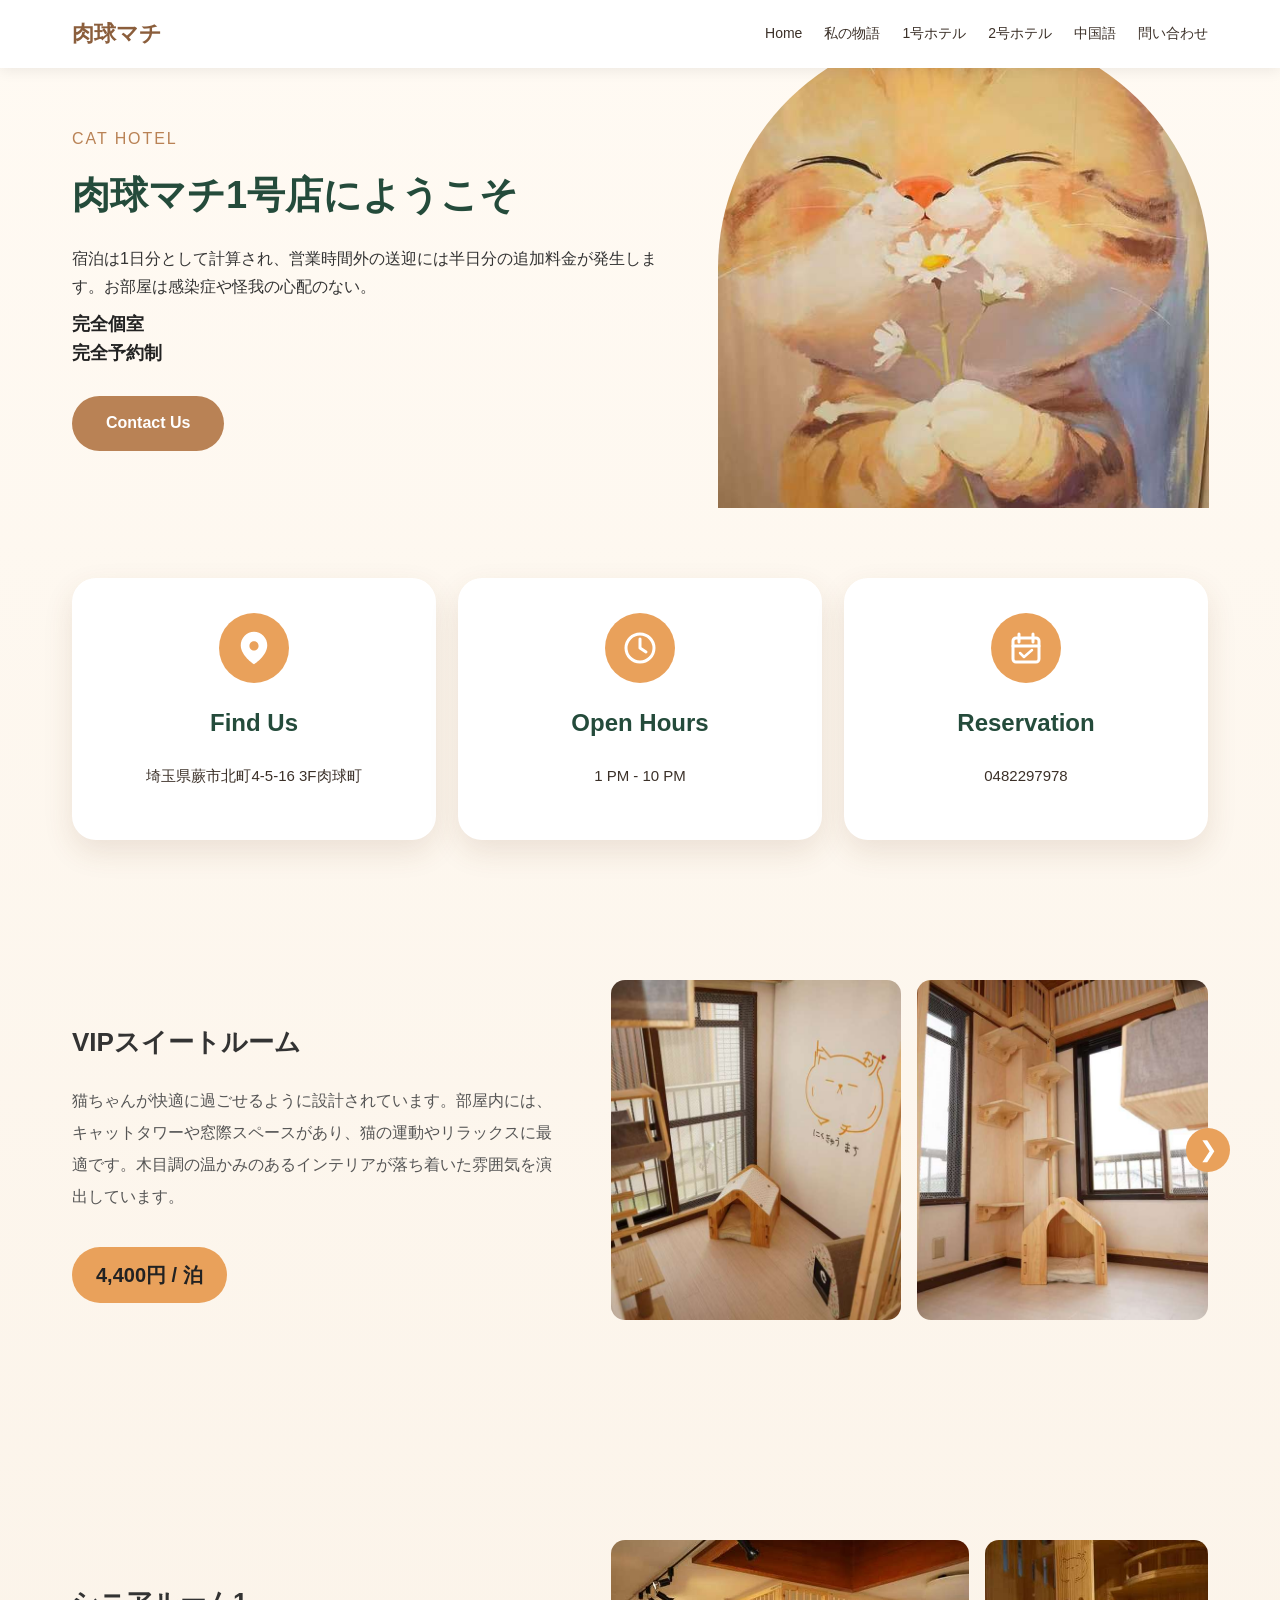
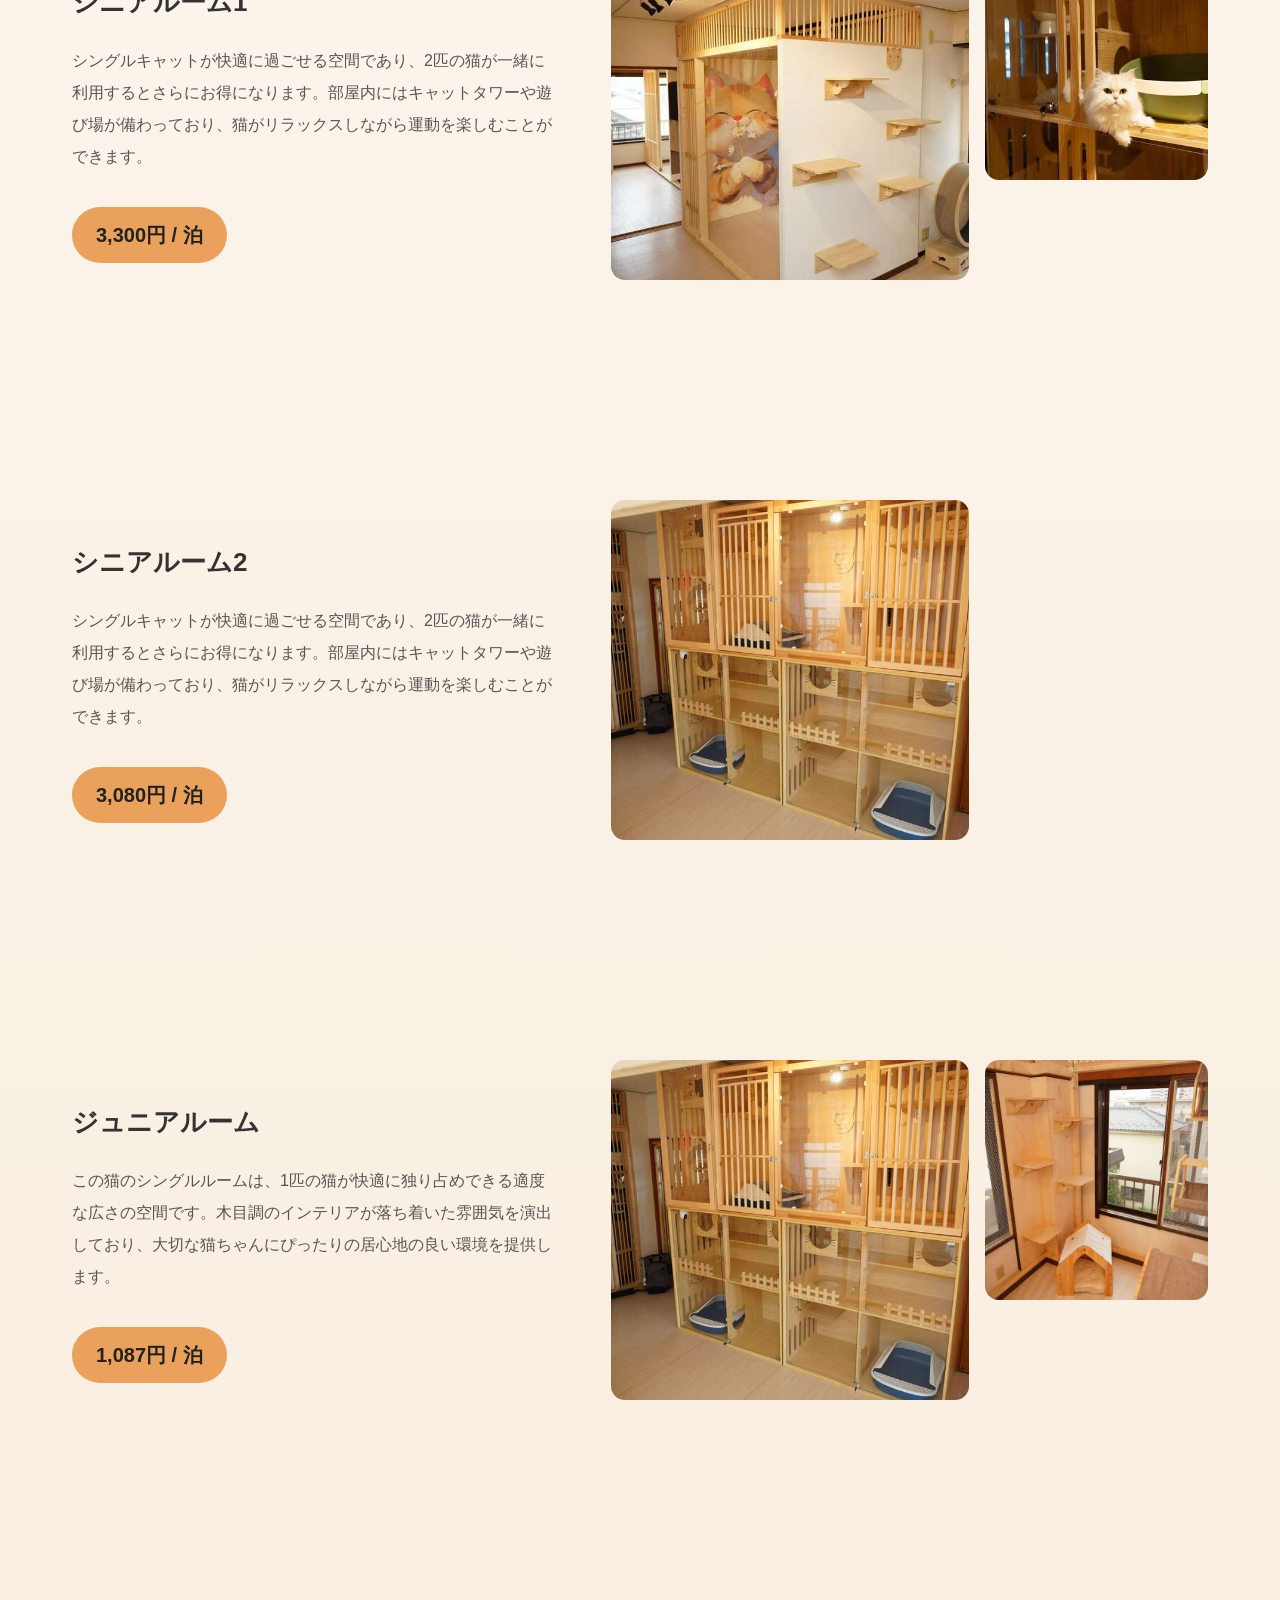
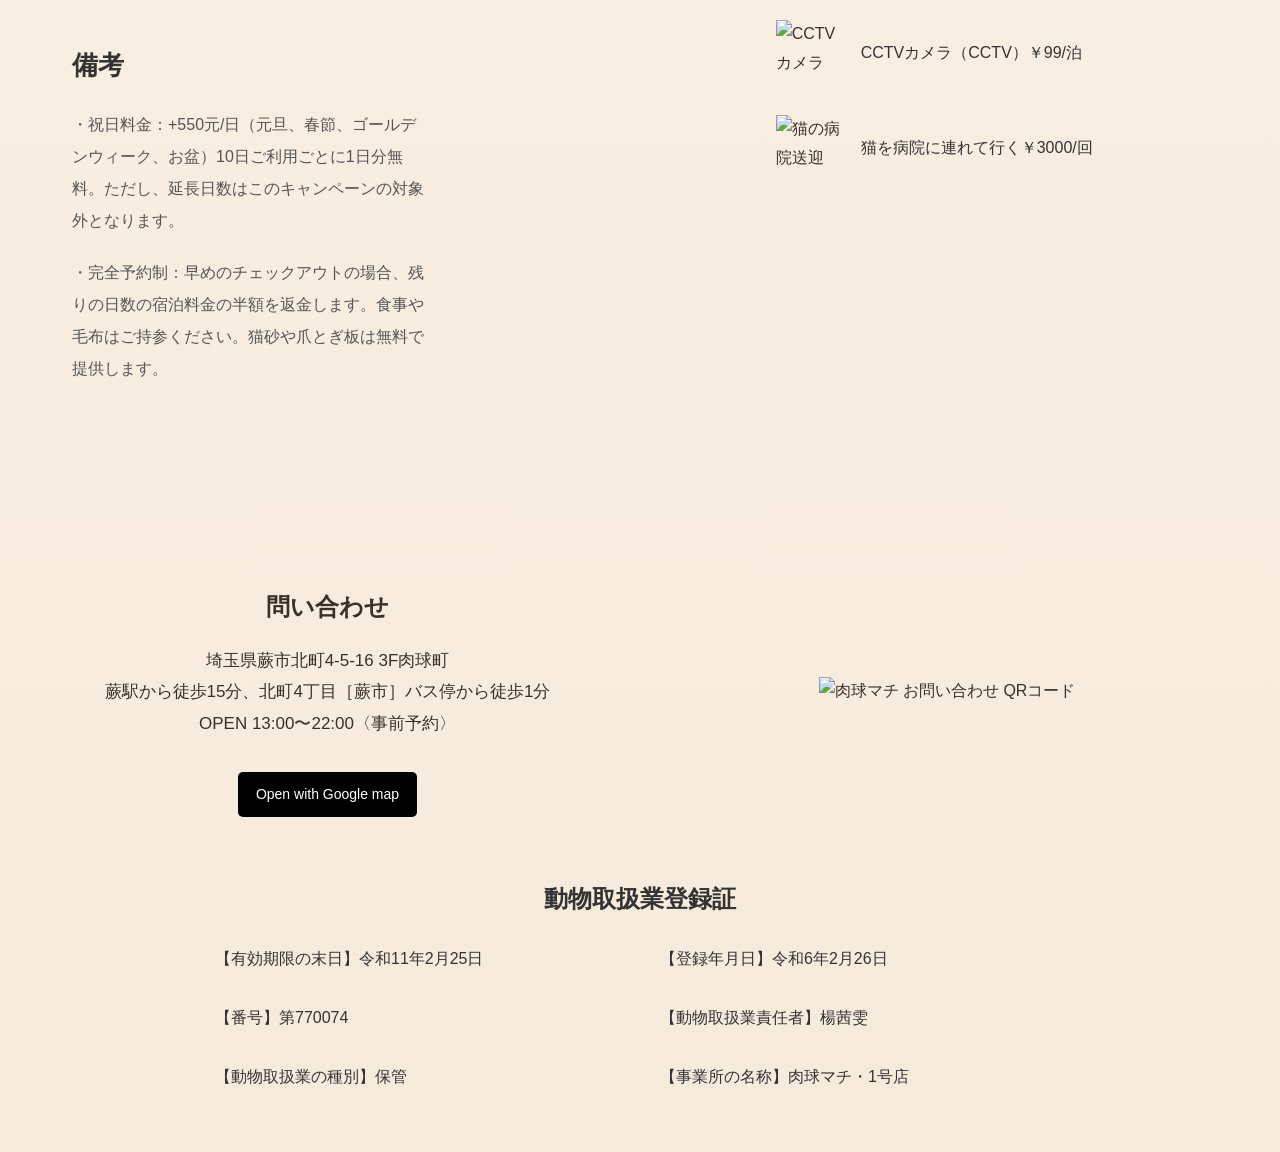
==== commit f92de8fe: "Add files via upload" ====
--- a/hotel1.html
+++ b/hotel1.html
@@ -9,72 +9,56 @@
 
 <body>
 
+
 <header class="site-header">
   <div class="header-inner">
-    <a href="index.html" class="logo">
-      <span class="logo-ja">肉球マチ</span>
-      <span class="logo-zh">肉球町</span>
+
+    <a href="index.html" class="logo" data-i18n="site.name">
+      肉球マチ
     </a>
+
     <nav class="nav">
-      <a href="#home">
-        <span class="nav-ja">Home</span>
-        <span class="nav-zh">首页</span>
-      </a>
-
-      <a href="#about">
-        <span class="nav-ja">私の物語</span>
-        <span class="nav-zh">我的故事</span>
-      </a>
-
-      <a href="hotel1.html">
-        <span class="nav-ja">1号ホテル</span>
-        <span class="nav-zh">1号酒店</span>
-      </a>
-
-      <a href="hotel2.html">
-        <span class="nav-ja">2号ホテル</span>
-        <span class="nav-zh">2号酒店</span>
-      </a>
-
-      <a href="#gallery">
-        <span class="nav-ja">ホテルの写真</span>
-        <span class="nav-zh">酒店照片</span>
-      </a>
-
-      <a href="#contact">
-        <span class="nav-ja">お問い合わせ</span>
-        <span class="nav-zh">联系我们</span>
-      </a>
+      <a href="index.html#home" data-i18n="nav.home">Home</a>
+      <a href="index.html#about" data-i18n="nav.story">私の物語</a>
+      <a href="hotel1.html" data-i18n="nav.hotel1">1号ホテル</a>
+      <a href="hotel2.html" data-i18n="nav.hotel2">2号ホテル</a>
+      <a href="#" id="language-toggle">中国語</a>
+      <a href="#contact" data-i18n="nav.contact">問い合わせ</a>
     </nav>
+
   </div>
 </header>
 
+
 <main>
 
 <section class="hotel-detail-hero">
-  
+ 
 <div class="hotel-detail-text fade-left">
 
   <p class="overline">Cat hotel</p>
 
-  <h1>肉球マチ1号店にようこそ</h1>
-
-  <p class="hotel-description">
+  <h1 data-i18n="hotel1detail.welcome">
+    肉球マチ1号店にようこそ
+  </h1>
+
+  <p class="hotel-description" data-i18n="hotel1detail.description">
     宿泊は1日分として計算され、営業時間外の送迎には半日分の追加料金が発生します。
     お部屋は感染症や怪我の心配のない。
   </p>
 
-  <p class="hotel-highlight">
+  <p class="hotel-highlight" data-i18n-html="hotel1detail.highlight">
     完全個室<br>
     完全予約制
   </p>
 
-  <a href="tel:0482297978" class="main-button">
+  <a href="tel:0482297978"
+     class="main-button"
+     data-i18n="hotel1detail.contact">
     Contact Us
   </a>
 
 </div>
-
 
   <div class="hotel-detail-image fade-right">
     <img src="images/hotel1-main.jpg" alt="肉球マチ1号店">
@@ -86,23 +70,25 @@
     <div class="info-icon">
       <img src="images/Location.svg" alt="Location logo">
     </div>
-    <h3>Find Us</h3>
-    <p>埼玉県蕨市北町4-5-16 3F 肉球町</p>
+    <h3 data-i18n="info.find">Find Us</h3>
+    <p data-i18n="contact.address">
+      埼玉県蕨市北町4-5-16 3F 肉球町
+    </p>
   </div>
 
   <div class="info-card">
     <div class="info-icon">
     <img src="images/Time.svg" alt="Open Hours logo">
   </div>
-    <h3>Open Hours</h3>
-    <p>1 PM - 10 PM</p>
+    <h3 data-i18n="info.hours">Open Hours</h3>
+    <p data-i18n="info.hoursValue">1 PM - 10 PM</p>
   </div>
 
   <div class="info-card">
     <div class="info-icon">
     <img src="images/Calendar.svg" alt="Reservation logo">
   </div>
-    <h3>Reservation</h3>
+    <h3 data-i18n="info.reservation">Reservation</h3>
     <p>0482297978</p>
   </div>
 </section>
@@ -112,17 +98,18 @@
 
   <!-- 左边：标题和文字 -->
   <div class="vip-room-text">
-    <h2>VIPスイートルーム</h2>
-
-    <p>
+    <h2 data-i18n="room.vip">VIPスイートルーム</h2>
+
+    <p data-i18n="hotel1detail.vip.description">
       猫ちゃんが快適に過ごせるように設計されています。
       部屋内には、キャットタワーや窓際スペースがあり、
       猫の運動やリラックスに最適です。
       木目調の温かみのあるインテリアが
       落ち着いた雰囲気を演出しています。
     </p>
-
-    <div class="vip-room-price">4,400円 / 泊</div>
+    <div class="vip-room-price" data-i18n="hotel1detail.vip.price">
+      4,400円 / 泊
+    </div>
   </div>
 
   <!-- 右边：图片轮播 -->
@@ -156,13 +143,15 @@
 
   <!-- 左侧文字 -->
   <div class="vip-room-text">
-    <h2>シニアルーム1</h2>
-
-  <p>
-    シングルキャットが快適に過ごせる空間であり、2匹の猫が一緒に利用するとさらにお得になります。部屋内にはキャットタワーや遊び場が備わっており、猫がリラックスしながら運動を楽しむことができます。
-  </p>
-
-    <div class="vip-room-price">3,300円 / 泊</div>
+   <h2 data-i18n="hotel1detail.senior1.title">シニアルーム1</h2>
+
+    <p data-i18n="hotel1detail.senior.description">
+      シングルキャットが快適に過ごせる空間であり、2匹の猫が一緒に利用するとさらにお得になります。部屋内にはキャットタワーや遊び場が備わっており、猫がリラックスしながら運動を楽しむことができます。
+    </p>
+
+    <div class="vip-room-price" data-i18n="hotel1detail.senior1.price">
+      3,300円 / 泊
+    </div>
   </div>
 
   <!-- 右侧图片 -->
@@ -190,13 +179,15 @@
 
   <!-- 左侧文字 -->
   <div class="vip-room-text">
-    <h2>シニアルーム2</h2>
-
-    <p>
+    <h2 data-i18n="hotel1detail.senior2.title">シニアルーム2</h2>
+
+    <p data-i18n="hotel1detail.senior.description">
       シングルキャットが快適に過ごせる空間であり、2匹の猫が一緒に利用するとさらにお得になります。部屋内にはキャットタワーや遊び場が備わっており、猫がリラックスしながら運動を楽しむことができます。
     </p>
 
-    <div class="vip-room-price">3,080円 / 泊</div>
+    <div class="vip-room-price" data-i18n="hotel1detail.senior2.price">
+      3,080円 / 泊
+    </div>
   </div>
 
   <!-- 右侧：单张图片 -->
@@ -212,13 +203,13 @@
 
   <!-- 左侧文字 -->
   <div class="vip-room-text">
-    <h2>ジュニアルーム</h2>
-
-    <p>
+    <h2 data-i18n="hotel1detail.junior.title">ジュニアルーム</h2>
+
+    <p data-i18n="hotel1detail.junior.description">
       この猫のシングルルームは、1匹の猫が快適に独り占めできる適度な広さの空間です。木目調のインテリアが落ち着いた雰囲気を演出しており、大切な猫ちゃんにぴったりの居心地の良い環境を提供します。
     </p>
 
-    <div class="vip-room-price">
+    <div class="vip-room-price" data-i18n="hotel1detail.junior.price">
       1,087円 / 泊
     </div>
   </div>
@@ -246,19 +237,21 @@
 <section class="hotel-notes">
 
   <!-- 左侧：备注文字 -->
-  <div class="hotel-notes-left">
-
-    <h2>備考</h2>
-
-    <p>
-      ・祝日料金：+550元/日（元旦、春節、ゴールデンウィーク、お盆）10日ご利用ごとに1日分無料。ただし、延長日数はこのキャンペーンの対象外となります。
-    </p>
-
-    <p>
-      ・完全予約制：早めのチェックアウトの場合、残りの日数の宿泊料金の半額を返金します。食事や毛布はご持参ください。猫砂や爪とぎ板は無料で提供します。
-    </p>
-
-  </div>
+  
+<div class="hotel-notes-left">
+
+  <h2 data-i18n="notes.title">備考</h2>
+
+  <p data-i18n="hotel1detail.notes.holiday">
+    ・祝日料金：+550元/日（元旦、春節、ゴールデンウィーク、お盆）10日ご利用ごとに1日分無料。ただし、延長日数はこのキャンペーンの対象外となります。
+  </p>
+
+  <p data-i18n="hotel1detail.notes.booking">
+    ・完全予約制：早めのチェックアウトの場合、残りの日数の宿泊料金の半額を返金します。食事や毛布はご持参ください。猫砂や爪とぎ板は無料で提供します。
+  </p>
+
+</div>
+
 
   <!-- 右侧：摄像头和医院 -->
   
@@ -272,7 +265,9 @@
       alt="CCTVカメラ"
       loading="lazy"
     >
-    <p>CCTVカメラ（CCTV）￥99/泊</p>
+    <p data-i18n="hotel1detail.notes.camera">
+      CCTVカメラ（CCTV）￥99/泊
+    </p>
   </li>
 
   <!-- 医院 -->
@@ -282,7 +277,9 @@
       alt="猫の病院送迎"
       loading="lazy"
     >
-    <p>猫を病院に連れて行く￥3000/回</p>
+    <p data-i18n="hotel1detail.notes.hospital">
+      猫を病院に連れて行く￥3000/回
+    </p>
   </li>
 
 </ul>
@@ -298,21 +295,21 @@
     <!-- 左边：联系信息 -->
     <div class="contact-info fade-left">
 
-      <h2>問い合わせ</h2>
-
-      <p>
+      <h2 data-i18n="contact.title">問い合わせ</h2>
+
+      <p data-i18n="contact.address">
         埼玉県蕨市北町4-5-16 3F肉球町
       </p>
 
-      <p>
+      <p data-i18n="contact.access">
         蕨駅から徒歩15分、北町4丁目［蕨市］バス停から徒歩1分
       </p>
 
-      <p>
+      <p data-i18n="contact.hours">
         OPEN 13:00〜22:00〈事前予約〉
       </p>
 
-      <a
+      <a data-i18n="contact.map"
         href="https://www.google.com/maps/search/?api=1&query=%E5%9F%BC%E7%8E%89%E7%9C%8C%E8%95%A8%E5%B8%82%E5%8C%97%E7%94%BA4-5-16"
         target="_blank"
         rel="noopener noreferrer"
@@ -335,18 +332,20 @@
 
 </section>
 
+
 <section class="animal-registration">
-  <h2>動物取扱業登録証</h2>
+  <h2 data-i18n="registration.title">動物取扱業登録証</h2>
 
   <div class="license-grid">
-    <p>【有効期限の末日】令和11年2月25日</p>
-    <p>【登録年月日】令和6年2月26日</p>
-    <p>【番号】第770074</p>
-    <p>【動物取扱業責任者】楊茜雯</p>
-    <p>【動物取扱業の種別】保管</p>
-    <p>【事業所の名称】肉球マチ・1号店</p>
-  </div>
-</section>
+    <p data-i18n="hotel1detail.license.expiry">【有効期限の末日】令和11年2月25日</p>
+    <p data-i18n="hotel1detail.license.date">【登録年月日】令和6年2月26日</p>
+    <p data-i18n="hotel1detail.license.number">【番号】第770074</p>
+    <p data-i18n="hotel1detail.license.manager">【動物取扱業責任者】楊茜雯</p>
+    <p data-i18n="hotel1detail.license.type">【動物取扱業の種別】保管</p>
+    <p data-i18n="hotel1detail.license.business">【事業所の名称】肉球マチ・1号店</p>
+  </div>
+</section>
+
 
 </main>
 
@@ -409,6 +408,6 @@
   updateSlider();
 });
 </script>
-
+<script src="language.js"></script>
 </body>
 </html>
--- a/style.css
+++ b/style.css
@@ -41,28 +41,6 @@
   white-space: nowrap;
 }
 
-.logo-ja,
-.logo-zh {
-  grid-area: 1 / 1;
-  transition: opacity 0.25s ease;
-}
-
-.logo-ja {
-  opacity: 1;
-}
-
-.logo-zh {
-  opacity: 0;
-}
-
-.logo:hover .logo-ja {
-  opacity: 0;
-}
-
-.logo:hover .logo-zh {
-  opacity: 1;
-}
-
 .logo,
 .logo:visited,
 .logo:hover {
@@ -95,45 +73,11 @@
   margin: 0;
 }
 
-/* 两种语言占据同一个位置 */
-.nav-ja,
-.nav-zh {
-  grid-area: 1 / 1;
-  transition: opacity 0.25s ease;
-}
-
-/* 中文也参与宽度计算，避免切换时导航跳动 */
-.nav-ja {
-  opacity: 1;
-}
-
-.nav-zh {
-  opacity: 0;
-}
-
-/* 鼠标放上去显示中文 */
-.nav a:hover .nav-ja {
-  opacity: 0;
-}
-
-.nav a:hover .nav-zh {
-  opacity: 1;
-}
-
 /* 始终没有下划线 */
 .nav a:hover,
 .nav a:focus-visible {
   color: #8b5e3c;
   text-decoration: none;
-}
-
-/* 键盘操作也可以切换 */
-.nav a:focus-visible .nav-ja {
-  opacity: 0;
-}
-
-.nav a:focus-visible .nav-zh {
-  opacity: 1;
 }
   
   /* 一番上の背景画像エリア */
@@ -1356,6 +1300,52 @@
 }
 
 
+/* ===== 语言切换 ===== */
+
+/* 默认显示日文 */
+.lang-zh {
+  display: none;
+}
+
+/* 中文模式：隐藏日文 */
+html[lang="zh"] .lang-ja{
+  display: none;
+}
+
+/* 中文模式：显示中文 */
+html[lang="zh"] .lang-zh
+{
+  display: inline;
+}
+
+/* 日文模式：显示日文 */
+html[lang="ja"] .lang-ja{
+  display: inline;
+}
+
+/* 日文模式：隐藏中文 */
+html[lang="ja"] .lang-zh {
+  display: none;
+}
+
+
+/* ===== 点击切换语言 ===== */
+
+#language-toggle {
+  cursor: pointer;
+  text-decoration: none;
+}
+
+#language-toggle:hover {
+  color: #8b5e3c;
+}
+
+/* 翻译后保留原来的文字布局 */
+[data-i18n],
+[data-i18n-html] {
+  overflow-wrap: anywhere;
+}
+
 
 
 
